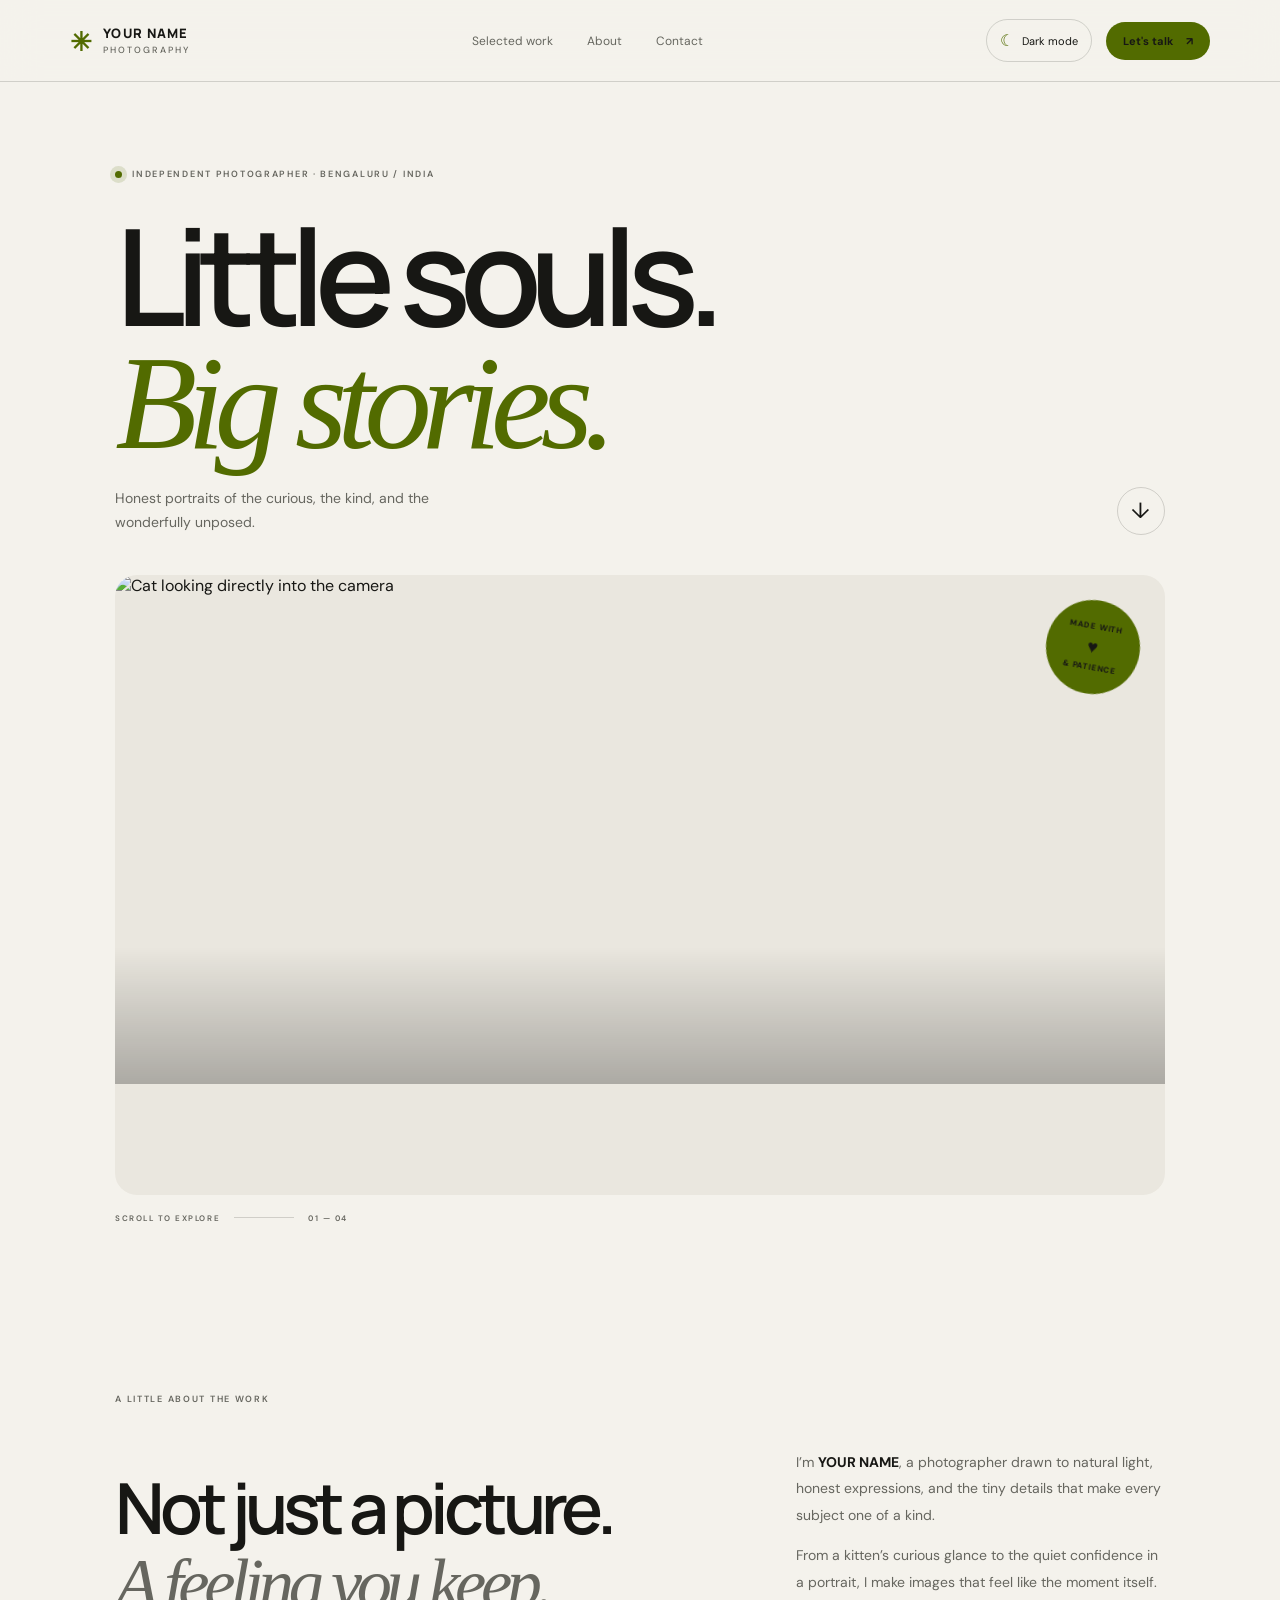
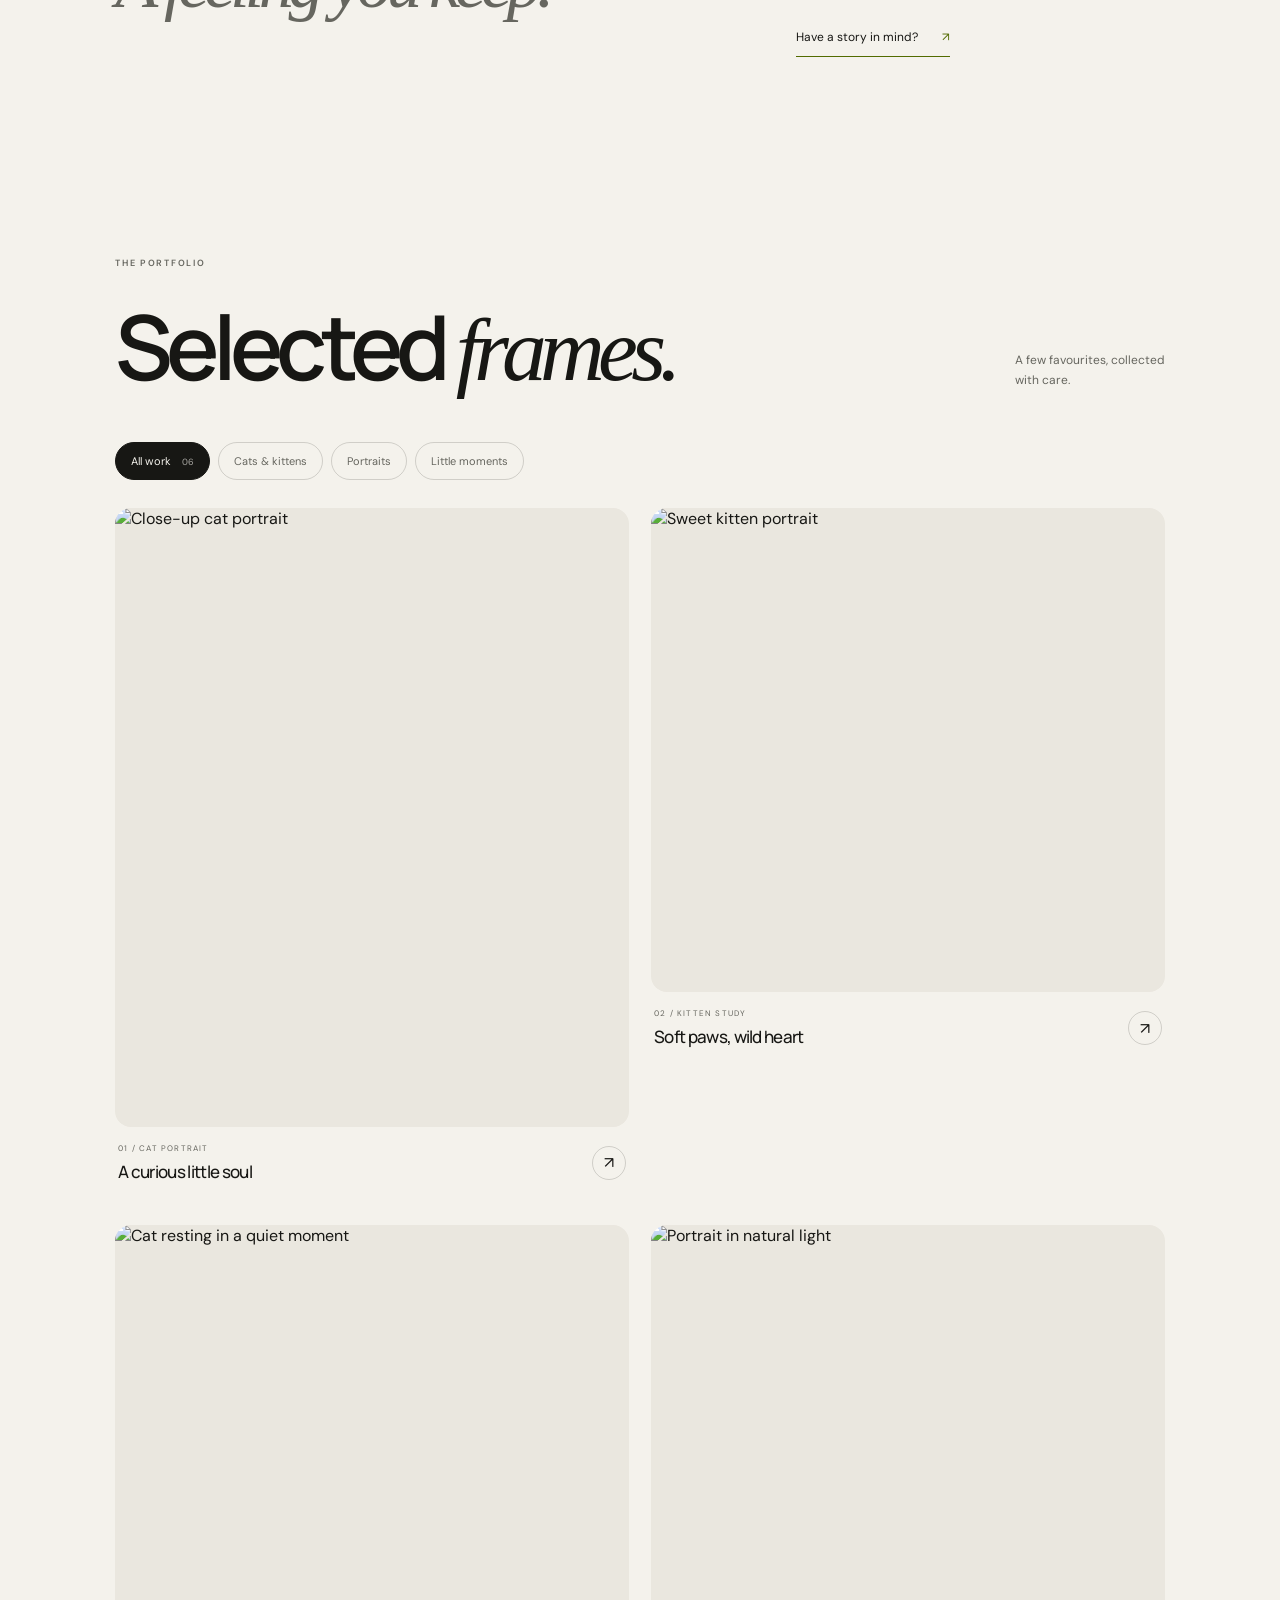
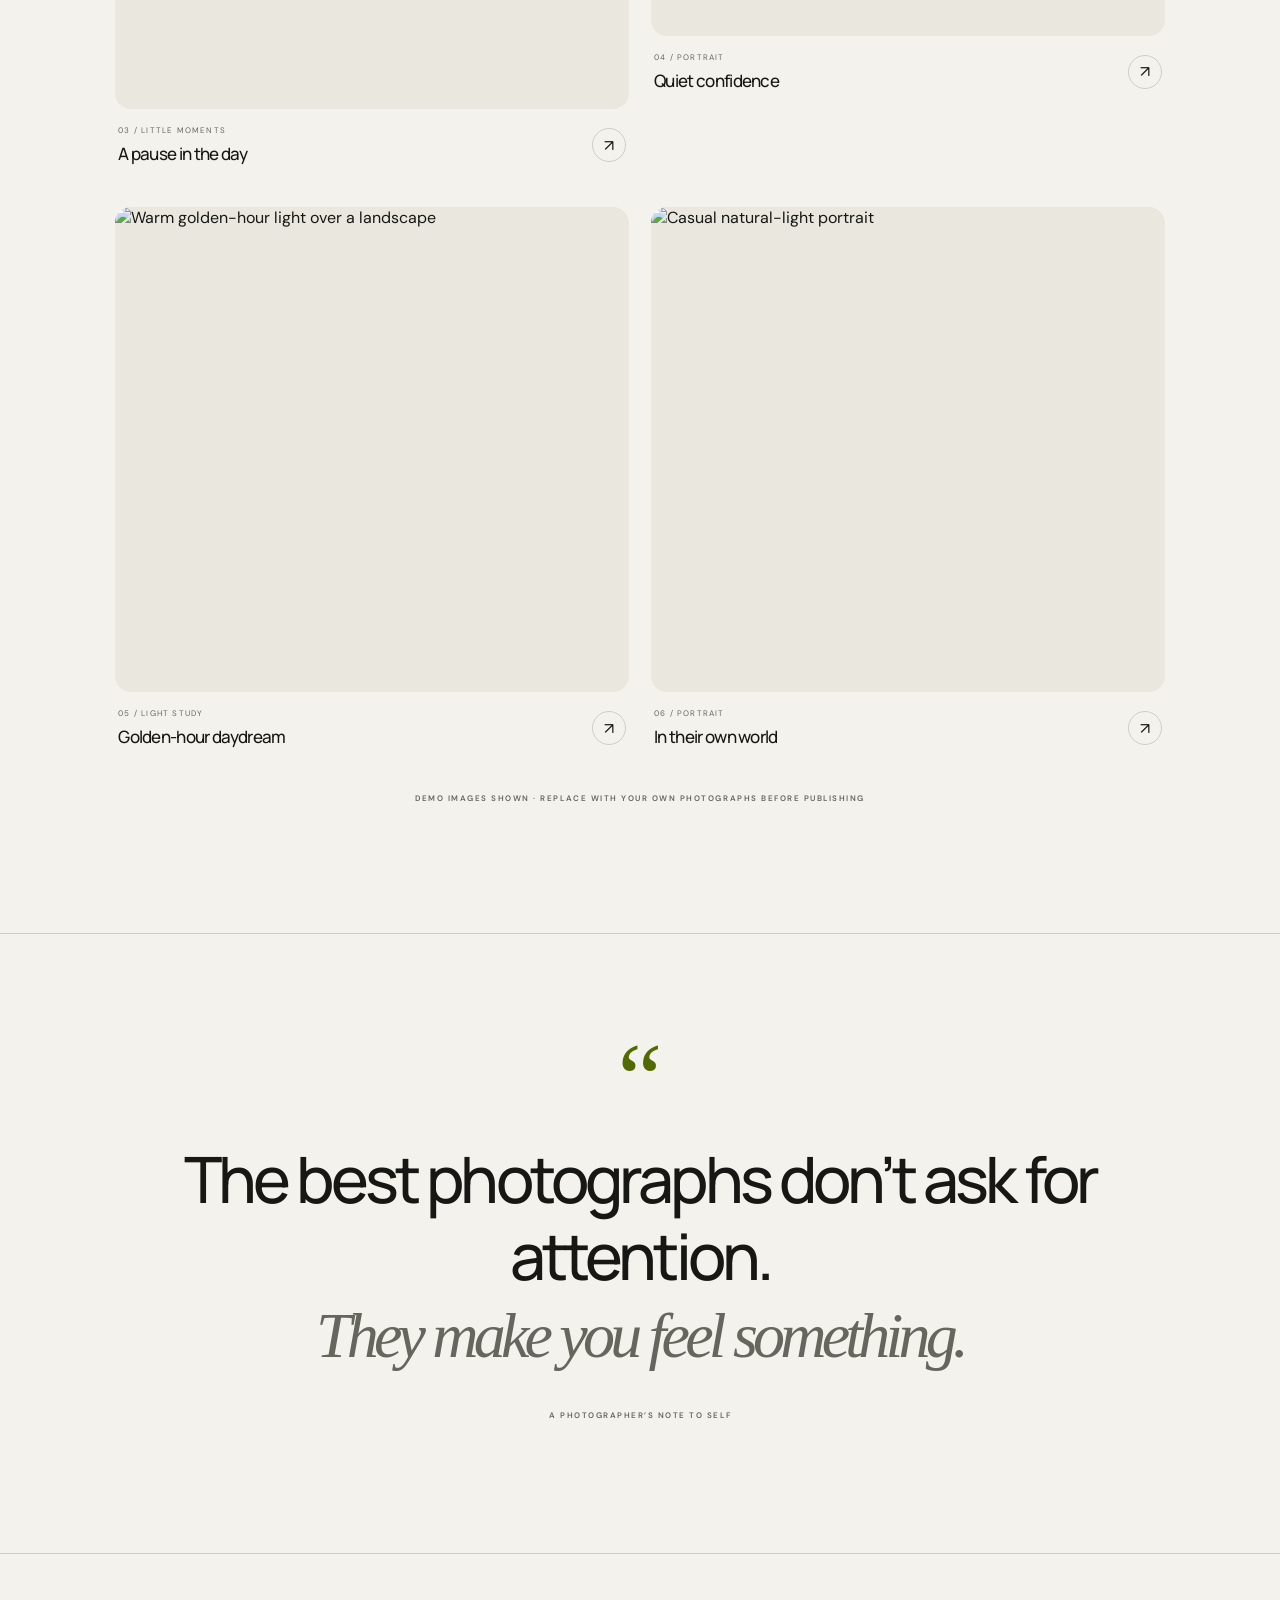
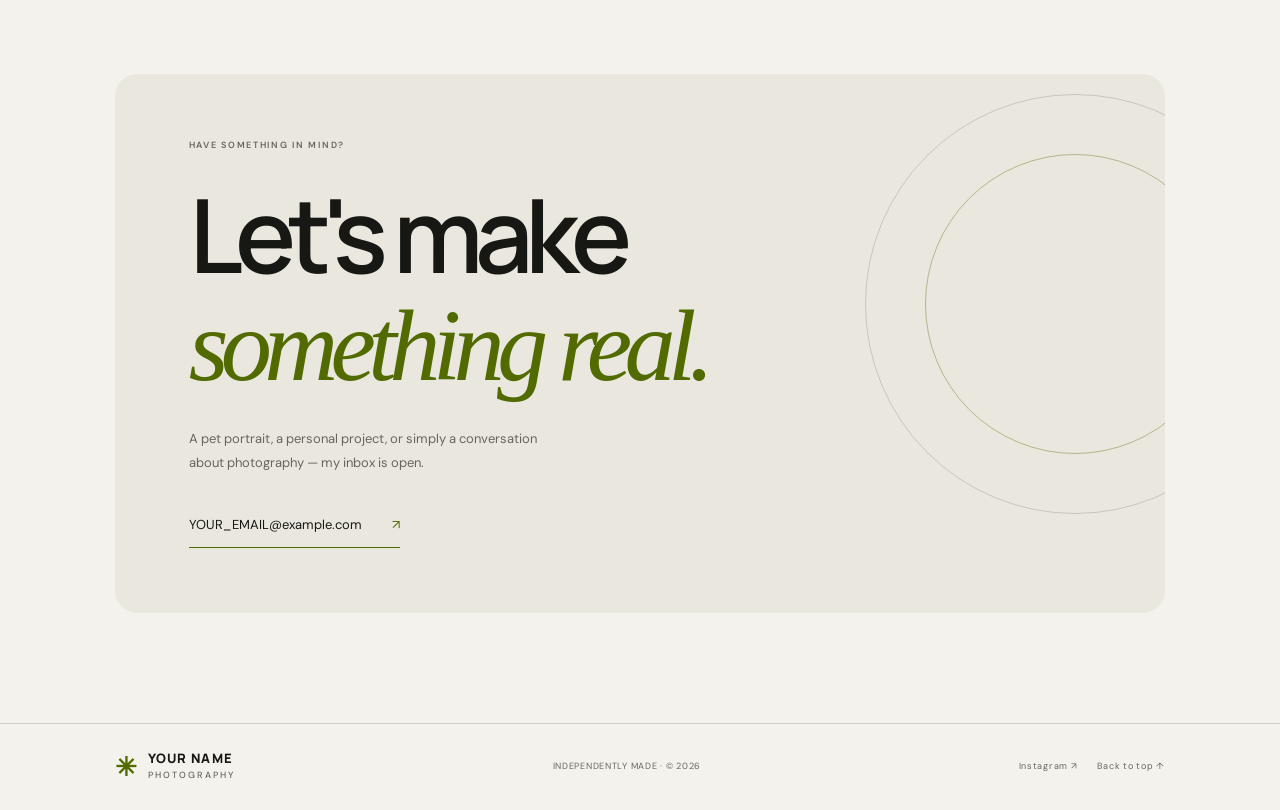
==== index.html @ 71ebc73f "vectoorboom" ====
<!doctype html>
<html lang="en" data-theme="dark">
<head>
  <meta charset="utf-8">
  <meta name="viewport" content="width=device-width, initial-scale=1">
  <meta name="theme-color" content="#101010">
  <meta name="description" content="A visual portfolio of intimate animal portraits, people, and moments by YOUR NAME.">
  <meta property="og:title" content="YOUR NAME — Photography">
  <meta property="og:description" content="Small moments. Lasting impressions.">
  <meta property="og:type" content="website">
  <title>YOUR NAME — Photography</title>
  <link rel="preconnect" href="https://images.unsplash.com">
  <link rel="preconnect" href="https://fonts.googleapis.com">
  <link rel="preconnect" href="https://fonts.gstatic.com" crossorigin>
  <link href="https://fonts.googleapis.com/css2?family=DM+Sans:wght@400;500;600;700&family=Manrope:wght@400;500;600;700;800&display=swap" rel="stylesheet">
  <link rel="stylesheet" href="styles.css">
  <script>document.documentElement.dataset.theme = localStorage.getItem('portfolio-theme') || (matchMedia('(prefers-color-scheme: light)').matches ? 'light' : 'dark');</script>
</head>
<body>
  <div class="scroll-progress" aria-hidden="true"><span id="progress"></span></div>
  <header class="site-header" id="top">
    <a class="wordmark" href="#top" aria-label="Back to top"><span class="mark">✳</span><span>YOUR NAME<span class="wordmark-sub">PHOTOGRAPHY</span></span></a>
    <nav class="desktop-nav" aria-label="Main navigation">
      <a href="#work">Selected work</a><a href="#about">About</a><a href="#contact">Contact</a>
    </nav>
    <div class="header-actions">
      <button class="theme-toggle" id="themeToggle" aria-label="Switch colour theme" title="Switch light/dark theme"><span class="theme-icon">☼</span><span class="theme-label">Light mode</span></button>
      <a class="contact-pill" href="#contact">Let's talk <span>↗</span></a>
      <button class="menu-toggle" id="menuToggle" aria-label="Open menu" aria-expanded="false"><span></span><span></span></button>
    </div>
  </header>

  <main>
    <section class="hero section-shell">
      <div class="hero-kicker reveal"><span class="status-dot"></span> INDEPENDENT PHOTOGRAPHER · BENGALURU / INDIA</div>
      <h1 class="hero-title reveal">Little souls.<br><span class="serif-italic">Big stories.</span></h1>
      <div class="hero-bottom reveal">
        <p>Honest portraits of the curious, the kind, and the wonderfully unposed.</p>
        <a class="round-link" href="#work" aria-label="Explore selected work"><span>↓</span></a>
      </div>
      <div class="hero-image-wrap reveal">
        <img class="hero-image" src="https://images.unsplash.com/photo-1514888286974-6c03e2ca1dba?auto=format&fit=crop&w=2200&q=88" alt="Cat looking directly into the camera" fetchpriority="high">
        <div class="hero-image-shade"></div>
        <div class="image-caption"><span>01 / 03</span><span>Curiosity, captured.</span></div>
        <div class="hero-sticker">MADE WITH<br><span>♥</span> & PATIENCE</div>
      </div>
      <div class="hero-note"><span>SCROLL TO EXPLORE</span><span class="note-line"></span><span>01 — 04</span></div>
    </section>

    <section class="intro section-shell reveal" id="about">
      <p class="eyebrow">A LITTLE ABOUT THE WORK</p>
      <div class="intro-grid">
        <h2>Not just a picture.<br><span class="serif-italic muted-text">A feeling you keep.</span></h2>
        <div class="intro-copy"><p>I’m <strong>YOUR NAME</strong>, a photographer drawn to natural light, honest expressions, and the tiny details that make every subject one of a kind.</p><p>From a kitten’s curious glance to the quiet confidence in a portrait, I make images that feel like the moment itself.</p><a class="text-link" href="#contact">Have a story in mind? <span>↗</span></a></div>
      </div>
    </section>

    <section class="work section-shell" id="work">
      <div class="section-heading reveal"><div><p class="eyebrow">THE PORTFOLIO</p><h2>Selected <span class="serif-italic">frames.</span></h2></div><p class="section-aside">A few favourites, collected<br>with care.</p></div>
      <div class="filters reveal" role="group" aria-label="Filter photographs">
        <button class="filter-chip active" data-filter="all">All work <span>06</span></button>
        <button class="filter-chip" data-filter="cats">Cats & kittens</button>
        <button class="filter-chip" data-filter="portraits">Portraits</button>
        <button class="filter-chip" data-filter="moments">Little moments</button>
      </div>
      <div class="gallery" id="gallery">
        <button class="gallery-card card-tall reveal" data-category="cats" data-title="A curious little soul" data-description="CAT PORTRAIT · NATURAL LIGHT" data-image="https://images.unsplash.com/photo-1514888286974-6c03e2ca1dba?auto=format&fit=crop&w=1800&q=88">
          <span class="card-image"><img src="https://images.unsplash.com/photo-1514888286974-6c03e2ca1dba?auto=format&fit=crop&w=1100&q=85" alt="Close-up cat portrait" loading="lazy"></span><span class="card-meta"><span><small>01 / CAT PORTRAIT</small><strong>A curious little soul</strong></span><span class="card-arrow">↗</span></span>
        </button>
        <button class="gallery-card reveal" data-category="cats" data-title="Soft paws, wild heart" data-description="KITTEN STUDY · AVAILABLE LIGHT" data-image="https://images.unsplash.com/photo-1573865526739-10659fec78a5?auto=format&fit=crop&w=1800&q=88">
          <span class="card-image"><img src="https://images.unsplash.com/photo-1573865526739-10659fec78a5?auto=format&fit=crop&w=1000&q=85" alt="Sweet kitten portrait" loading="lazy"></span><span class="card-meta"><span><small>02 / KITTEN STUDY</small><strong>Soft paws, wild heart</strong></span><span class="card-arrow">↗</span></span>
        </button>
        <button class="gallery-card reveal" data-category="moments" data-title="A pause in the day" data-description="LIFE IN BETWEEN · CANDID" data-image="https://images.unsplash.com/photo-1518791841217-8f162f1e1131?auto=format&fit=crop&w=1800&q=88">
          <span class="card-image"><img src="https://images.unsplash.com/photo-1518791841217-8f162f1e1131?auto=format&fit=crop&w=1000&q=85" alt="Cat resting in a quiet moment" loading="lazy"></span><span class="card-meta"><span><small>03 / LITTLE MOMENTS</small><strong>A pause in the day</strong></span><span class="card-arrow">↗</span></span>
        </button>
        <button class="gallery-card card-wide reveal" data-category="portraits" data-title="Quiet confidence" data-description="PORTRAIT STUDY · SOFT LIGHT" data-image="https://images.unsplash.com/photo-1534528741775-53994a69daeb?auto=format&fit=crop&w=1800&q=88">
          <span class="card-image"><img src="https://images.unsplash.com/photo-1534528741775-53994a69daeb?auto=format&fit=crop&w=1400&q=85" alt="Portrait in natural light" loading="lazy"></span><span class="card-meta"><span><small>04 / PORTRAIT</small><strong>Quiet confidence</strong></span><span class="card-arrow">↗</span></span>
        </button>
        <button class="gallery-card reveal" data-category="moments" data-title="Golden-hour daydream" data-description="DETAILS & LIGHT · EDITORIAL" data-image="https://images.unsplash.com/photo-1470252649378-9c29740c9fa8?auto=format&fit=crop&w=1800&q=88">
          <span class="card-image"><img src="https://images.unsplash.com/photo-1470252649378-9c29740c9fa8?auto=format&fit=crop&w=1000&q=85" alt="Warm golden-hour light over a landscape" loading="lazy"></span><span class="card-meta"><span><small>05 / LIGHT STUDY</small><strong>Golden-hour daydream</strong></span><span class="card-arrow">↗</span></span>
        </button>
        <button class="gallery-card reveal" data-category="portraits" data-title="In their own world" data-description="PORTRAIT · UNPOSED" data-image="https://images.unsplash.com/photo-1506794778202-cad84cf45f1d?auto=format&fit=crop&w=1800&q=88">
          <span class="card-image"><img src="https://images.unsplash.com/photo-1506794778202-cad84cf45f1d?auto=format&fit=crop&w=1000&q=85" alt="Casual natural-light portrait" loading="lazy"></span><span class="card-meta"><span><small>06 / PORTRAIT</small><strong>In their own world</strong></span><span class="card-arrow">↗</span></span>
        </button>
      </div>
      <p class="gallery-footnote">DEMO IMAGES SHOWN · REPLACE WITH YOUR OWN PHOTOGRAPHS BEFORE PUBLISHING</p>
    </section>

    <section class="manifesto section-shell reveal">
      <span class="manifesto-mark">“</span><p>The best photographs don’t ask for attention.<br><span class="serif-italic">They make you feel something.</span></p><span class="manifesto-caption">A PHOTOGRAPHER’S NOTE TO SELF</span>
    </section>

    <section class="contact-section section-shell" id="contact">
      <div class="contact-panel reveal"><p class="eyebrow">HAVE SOMETHING IN MIND?</p><h2>Let's make<br><span class="serif-italic">something real.</span></h2><p class="contact-copy">A pet portrait, a personal project, or simply a conversation about photography — my inbox is open.</p><a class="contact-cta" href="mailto:YOUR_EMAIL@example.com">YOUR_EMAIL@example.com <span>↗</span></a><div class="contact-orbit orbit-one"></div><div class="contact-orbit orbit-two"></div></div>
    </section>
  </main>

  <footer class="site-footer section-shell"><a class="wordmark footer-mark" href="#top"><span class="mark">✳</span><span>YOUR NAME<span class="wordmark-sub">PHOTOGRAPHY</span></span></a><span>INDEPENDENTLY MADE · © <span id="year"></span></span><div class="footer-links"><a href="https://instagram.com/YOUR_INSTAGRAM" target="_blank" rel="noreferrer">Instagram ↗</a><a href="#top">Back to top ↑</a></div></footer>

  <div class="lightbox" id="lightbox" role="dialog" aria-modal="true" aria-label="Photograph preview" aria-hidden="true">
    <button class="lightbox-close" id="lightboxClose" aria-label="Close preview">×</button><button class="lightbox-prev" id="lightboxPrev" aria-label="Previous photograph">←</button><figure><img id="lightboxImage" alt=""><figcaption><span id="lightboxTitle"></span><small id="lightboxDescription"></small></figcaption></figure><button class="lightbox-next" id="lightboxNext" aria-label="Next photograph">→</button>
  </div>
  <script src="script.js"></script>
</body>
</html>
---- styles.css ----
/* YOUR NAME Photography — responsive, theme-aware portfolio */
:root{color-scheme:dark;--bg:#101010;--surface:#191919;--surface-2:#222;--text:#f3f0e9;--muted:#a8a69f;--line:rgba(255,255,255,.14);--accent:#d8ff64;--header:rgba(16,16,16,.76);--shadow:0 24px 90px rgba(0,0,0,.28);--radius:22px}
html[data-theme="light"]{color-scheme:light;--bg:#f4f2ec;--surface:#eae7df;--surface-2:#dedbd2;--text:#171714;--muted:#66665f;--line:rgba(20,20,16,.16);--accent:#526b00;--header:rgba(244,242,236,.78);--shadow:0 24px 90px rgba(0,0,0,.10)}
*{box-sizing:border-box}html{scroll-behavior:smooth;scroll-padding-top:90px}body{margin:0;background:var(--bg);color:var(--text);font-family:"DM Sans",sans-serif;transition:background .35s,color .35s}a{color:inherit;text-decoration:none}button{font:inherit;color:inherit}::selection{background:var(--accent);color:#171714}.scroll-progress{position:fixed;z-index:1000;inset:0 0 auto;height:3px;pointer-events:none}.scroll-progress span{display:block;height:100%;width:0;background:var(--accent)}
.site-header{height:82px;padding:0 5.5vw;display:flex;align-items:center;justify-content:space-between;position:sticky;top:0;z-index:50;background:var(--header);backdrop-filter:blur(18px);border-bottom:1px solid var(--line)}.wordmark{display:flex;align-items:center;gap:10px;font:800 13px/1 "Manrope",sans-serif;letter-spacing:.08em}.mark{font-size:26px;color:var(--accent)}.wordmark-sub{display:block;margin-top:6px;color:var(--muted);font:500 9px/1 "DM Sans",sans-serif;letter-spacing:.22em}.desktop-nav{display:flex;gap:34px;color:var(--muted);font-size:12px}.desktop-nav a,.footer-links a{transition:color .2s}.desktop-nav a:hover,.footer-links a:hover{color:var(--accent)}.header-actions{display:flex;align-items:center;gap:14px}.theme-toggle{border:1px solid var(--line);border-radius:30px;background:transparent;padding:10px 13px;display:flex;gap:8px;align-items:center;font-size:11px;cursor:pointer}.theme-icon{font-size:16px;color:var(--accent)}.contact-pill{border-radius:30px;background:var(--accent);color:#171714;padding:12px 17px;font-size:11px;font-weight:700}.contact-pill span{margin-left:10px}.menu-toggle{display:none}
.section-shell{padding-left:9vw;padding-right:9vw}.hero{padding-top:86px}.hero-kicker,.eyebrow,.gallery-footnote,.hero-note,.image-caption,.manifesto-caption{font-size:9px;letter-spacing:.19em;font-weight:600}.hero-kicker{display:flex;align-items:center;gap:10px;color:var(--muted)}.status-dot{width:7px;height:7px;border-radius:50%;background:var(--accent);box-shadow:0 0 0 5px color-mix(in srgb,var(--accent) 15%,transparent)}.hero-title{font:600 clamp(68px,10.5vw,160px)/.91 "Manrope",sans-serif;letter-spacing:-.085em;margin:34px 0 22px;max-width:1050px}.serif-italic{font-family:Georgia,"Times New Roman",serif;font-weight:400;font-style:italic;letter-spacing:-.075em}.hero-title .serif-italic{color:var(--accent)}.hero-bottom{display:flex;align-items:end;justify-content:space-between;margin:0 0 40px;gap:30px}.hero-bottom p{max-width:340px;color:var(--muted);font-size:14px;line-height:1.7;margin:0}.round-link{width:48px;height:48px;border:1px solid var(--line);border-radius:50%;display:grid;place-items:center;font-size:22px;transition:background .2s,color .2s,transform .2s}.round-link:hover{background:var(--accent);color:#171714;transform:translateY(4px)}.hero-image-wrap{height:min(65vw,620px);min-height:330px;position:relative;overflow:hidden;border-radius:var(--radius);background:var(--surface)}.hero-image{width:100%;height:100%;object-fit:cover;object-position:center 42%;animation:hero-arrive 1.1s cubic-bezier(.2,.7,.2,1) both}.hero-image-shade{position:absolute;inset:0;background:linear-gradient(0deg,rgba(0,0,0,.48),transparent 40%);pointer-events:none}.image-caption{position:absolute;bottom:24px;left:26px;right:26px;display:flex;justify-content:space-between;color:white}.hero-sticker{position:absolute;right:25px;top:25px;width:94px;height:94px;border-radius:50%;display:grid;align-content:center;text-align:center;background:var(--accent);color:#171714;font-size:8px;font-weight:800;letter-spacing:.1em;line-height:1.6;transform:rotate(10deg)}.hero-sticker span{font-size:18px}.hero-note{display:flex;align-items:center;gap:14px;color:var(--muted);margin-top:18px;font-size:8px}.note-line{height:1px;width:60px;background:var(--line)}
.intro{padding-top:170px;padding-bottom:140px}.eyebrow{color:var(--muted);margin:0 0 30px}.intro-grid{display:grid;grid-template-columns:1.1fr .7fr;gap:8vw;align-items:center}.intro h2,.section-heading h2,.contact-panel h2{font:600 clamp(38px,5.5vw,76px)/1.04 "Manrope",sans-serif;letter-spacing:-.075em;margin:0}.muted-text{color:var(--muted)}.intro-copy{font-size:14px;line-height:1.9;color:var(--muted);max-width:430px}.intro-copy strong{color:var(--text)}.text-link{display:inline-flex;gap:24px;align-items:center;margin-top:16px;padding-bottom:8px;border-bottom:1px solid var(--accent);color:var(--text);font-size:12px}.text-link span{color:var(--accent)}
.work{padding-top:60px;padding-bottom:130px}.section-heading{display:flex;justify-content:space-between;align-items:end;margin-bottom:45px}.section-heading h2{font-size:clamp(48px,7vw,94px)}.section-aside{color:var(--muted);font-size:12px;line-height:1.7;margin:0 0 6px}.filters{display:flex;gap:8px;flex-wrap:wrap;margin-bottom:28px}.filter-chip{border:1px solid var(--line);border-radius:30px;background:transparent;padding:11px 15px;font-size:11px;color:var(--muted);cursor:pointer;transition:all .25s}.filter-chip span{font-size:9px;margin-left:8px;opacity:.65}.filter-chip:hover,.filter-chip.active{background:var(--text);color:var(--bg);border-color:var(--text)}.gallery{display:grid;grid-template-columns:repeat(2,minmax(0,1fr));gap:42px 22px;align-items:start}.gallery-card{display:block;text-align:left;border:0;background:transparent;padding:0;cursor:pointer;min-width:0}.gallery-card[hidden]{display:none}.card-image{display:block;overflow:hidden;border-radius:16px;background:var(--surface);aspect-ratio:1.06;position:relative}.card-tall .card-image{aspect-ratio:.83}.card-wide .card-image{aspect-ratio:1.25}.card-image img{width:100%;height:100%;display:block;object-fit:cover;transition:transform .8s cubic-bezier(.2,.7,.2,1),filter .5s}.gallery-card:hover .card-image img{transform:scale(1.045);filter:saturate(1.08)}.card-meta{display:flex;align-items:center;justify-content:space-between;padding:16px 3px 0;gap:10px}.card-meta small{display:block;font-size:8px;letter-spacing:.15em;color:var(--muted);margin-bottom:7px}.card-meta strong{font:500 17px "Manrope",sans-serif;letter-spacing:-.04em}.card-arrow{width:34px;height:34px;border:1px solid var(--line);border-radius:50%;display:grid;place-items:center;transition:all .2s}.gallery-card:hover .card-arrow{background:var(--accent);border-color:var(--accent);color:#171714;transform:rotate(45deg)}.gallery-footnote{text-align:center;color:var(--muted);font-size:8px;margin:45px 0 0}
.manifesto{padding-top:110px;padding-bottom:130px;text-align:center;border-top:1px solid var(--line);border-bottom:1px solid var(--line)}.manifesto-mark{font:100px/.7 Georgia,serif;color:var(--accent)}.manifesto p{font:500 clamp(30px,5vw,64px)/1.2 "Manrope",sans-serif;letter-spacing:-.06em;margin:24px 0 28px}.manifesto p .serif-italic{color:var(--muted)}.manifesto-caption{color:var(--muted);font-size:8px}
.contact-section{padding-top:120px;padding-bottom:110px}.contact-panel{min-height:430px;background:var(--surface);border-radius:var(--radius);padding:65px 7%;position:relative;overflow:hidden}.contact-panel>*:not(.contact-orbit){position:relative;z-index:2}.contact-panel h2{font-size:clamp(55px,8vw,105px)}.contact-panel h2 .serif-italic{color:var(--accent)}.contact-copy{color:var(--muted);font-size:13px;line-height:1.8;max-width:380px;margin:28px 0}.contact-cta{display:inline-flex;gap:30px;align-items:center;padding:14px 0;border-bottom:1px solid var(--accent);font-size:13px}.contact-cta span{color:var(--accent)}.contact-orbit{position:absolute;border:1px solid var(--line);border-radius:50%;pointer-events:none}.orbit-one{width:420px;height:420px;right:-120px;top:20px}.orbit-two{width:300px;height:300px;right:-60px;top:80px;border-color:color-mix(in srgb,var(--accent) 38%,transparent)}
.site-footer{padding-top:28px;padding-bottom:30px;display:flex;align-items:center;justify-content:space-between;gap:24px;border-top:1px solid var(--line);color:var(--muted);font-size:9px;letter-spacing:.08em}.footer-mark{color:var(--text)}.footer-links{display:flex;gap:20px}.reveal{opacity:0;transform:translateY(24px);transition:opacity .8s ease,transform .8s cubic-bezier(.2,.7,.2,1)}.reveal.is-visible{opacity:1;transform:translateY(0)}.gallery-card:nth-child(2),.gallery-card:nth-child(5){transition-delay:100ms}.gallery-card:nth-child(3),.gallery-card:nth-child(6){transition-delay:180ms}
.lightbox{position:fixed;z-index:200;inset:0;background:rgba(0,0,0,.94);display:flex;align-items:center;justify-content:center;padding:5vw;opacity:0;visibility:hidden;transition:opacity .25s,visibility .25s}.lightbox.open{opacity:1;visibility:visible}.lightbox figure{margin:0;max-width:min(100%,1100px);max-height:90vh;display:flex;flex-direction:column;align-items:center;gap:15px}.lightbox figure img{max-width:100%;max-height:76vh;object-fit:contain;border-radius:8px}.lightbox figcaption{width:100%;display:flex;justify-content:space-between;gap:20px;color:white;font:500 14px "Manrope",sans-serif}.lightbox figcaption small{font:9px "DM Sans",sans-serif;letter-spacing:.14em;color:#aaa}.lightbox button{position:absolute;background:transparent;border:1px solid rgba(255,255,255,.3);color:white;width:42px;height:42px;border-radius:50%;cursor:pointer;font-size:22px}.lightbox-close{right:25px;top:25px}.lightbox-prev{left:22px;top:50%}.lightbox-next{right:22px;top:50%}
@keyframes hero-arrive{from{transform:scale(1.045);opacity:.5}to{transform:scale(1);opacity:1}}
@media(min-width:1300px){.section-shell{padding-left:max(9vw,calc((100vw - 1180px)/2));padding-right:max(9vw,calc((100vw - 1180px)/2))}.site-header{padding-left:max(5.5vw,calc((100vw - 1400px)/2));padding-right:max(5.5vw,calc((100vw - 1400px)/2))}}
@media(max-width:760px){.site-header{height:70px;padding:0 5vw}.desktop-nav{display:none;position:absolute;top:69px;left:0;right:0;background:var(--bg);padding:25px 6vw;flex-direction:column;gap:24px;border-bottom:1px solid var(--line)}.desktop-nav.open{display:flex}.header-actions{gap:8px}.theme-label{display:none}.theme-toggle{padding:9px 11px}.contact-pill{padding:11px 13px}.menu-toggle{display:flex;width:34px;height:34px;flex-direction:column;gap:5px;justify-content:center;align-items:center;background:transparent;border:1px solid var(--line);border-radius:50%}.menu-toggle span{height:1px;width:12px;background:var(--text)}.section-shell{padding-left:6vw;padding-right:6vw}.hero{padding-top:65px}.hero-title{font-size:clamp(62px,14vw,100px);margin-top:28px}.hero-bottom{margin-bottom:28px}.hero-bottom p{font-size:12px;max-width:250px}.hero-image-wrap{height:110vw;min-height:350px;max-height:600px}.hero-sticker{width:76px;height:76px;right:14px;top:14px}.image-caption{left:16px;right:16px;bottom:18px;font-size:8px}.intro{padding-top:105px;padding-bottom:90px}.intro-grid{grid-template-columns:1fr;gap:28px}.intro h2{font-size:clamp(43px,10vw,68px)}.intro-copy{font-size:13px}.work{padding-top:30px;padding-bottom:90px}.section-heading{align-items:start;gap:20px}.section-heading h2{font-size:clamp(46px,11vw,72px)}.section-aside{font-size:10px}.gallery{gap:30px 12px}.card-image{border-radius:11px;aspect-ratio:.83}.card-tall .card-image{aspect-ratio:.72}.card-wide .card-image{aspect-ratio:.83}.card-meta{padding-top:11px}.card-meta strong{font-size:13px}.card-meta small{font-size:7px}.card-arrow{width:28px;height:28px;flex-shrink:0}.filter-chip{font-size:10px;padding:10px 12px}.manifesto{padding-top:85px;padding-bottom:90px}.manifesto p{font-size:clamp(29px,7vw,44px)}.contact-section{padding-top:75px;padding-bottom:70px}.contact-panel{padding:45px 7%;min-height:390px}.contact-panel h2{font-size:clamp(54px,12vw,82px)}.contact-copy{font-size:12px}.contact-cta{font-size:11px;gap:12px}.orbit-one{right:-260px}.orbit-two{right:-220px}.site-footer{flex-wrap:wrap;font-size:8px}.footer-links{width:100%;justify-content:space-between}.lightbox{padding:16px}.lightbox-prev{left:8px}.lightbox-next{right:8px}.lightbox figcaption{flex-direction:column;gap:7px;padding:0 10px}}
@media(prefers-reduced-motion:reduce){*,*::before,*::after{scroll-behavior:auto!important;animation-duration:.01ms!important;animation-iteration-count:1!important;transition-duration:.01ms!important}.reveal{opacity:1;transform:none}}
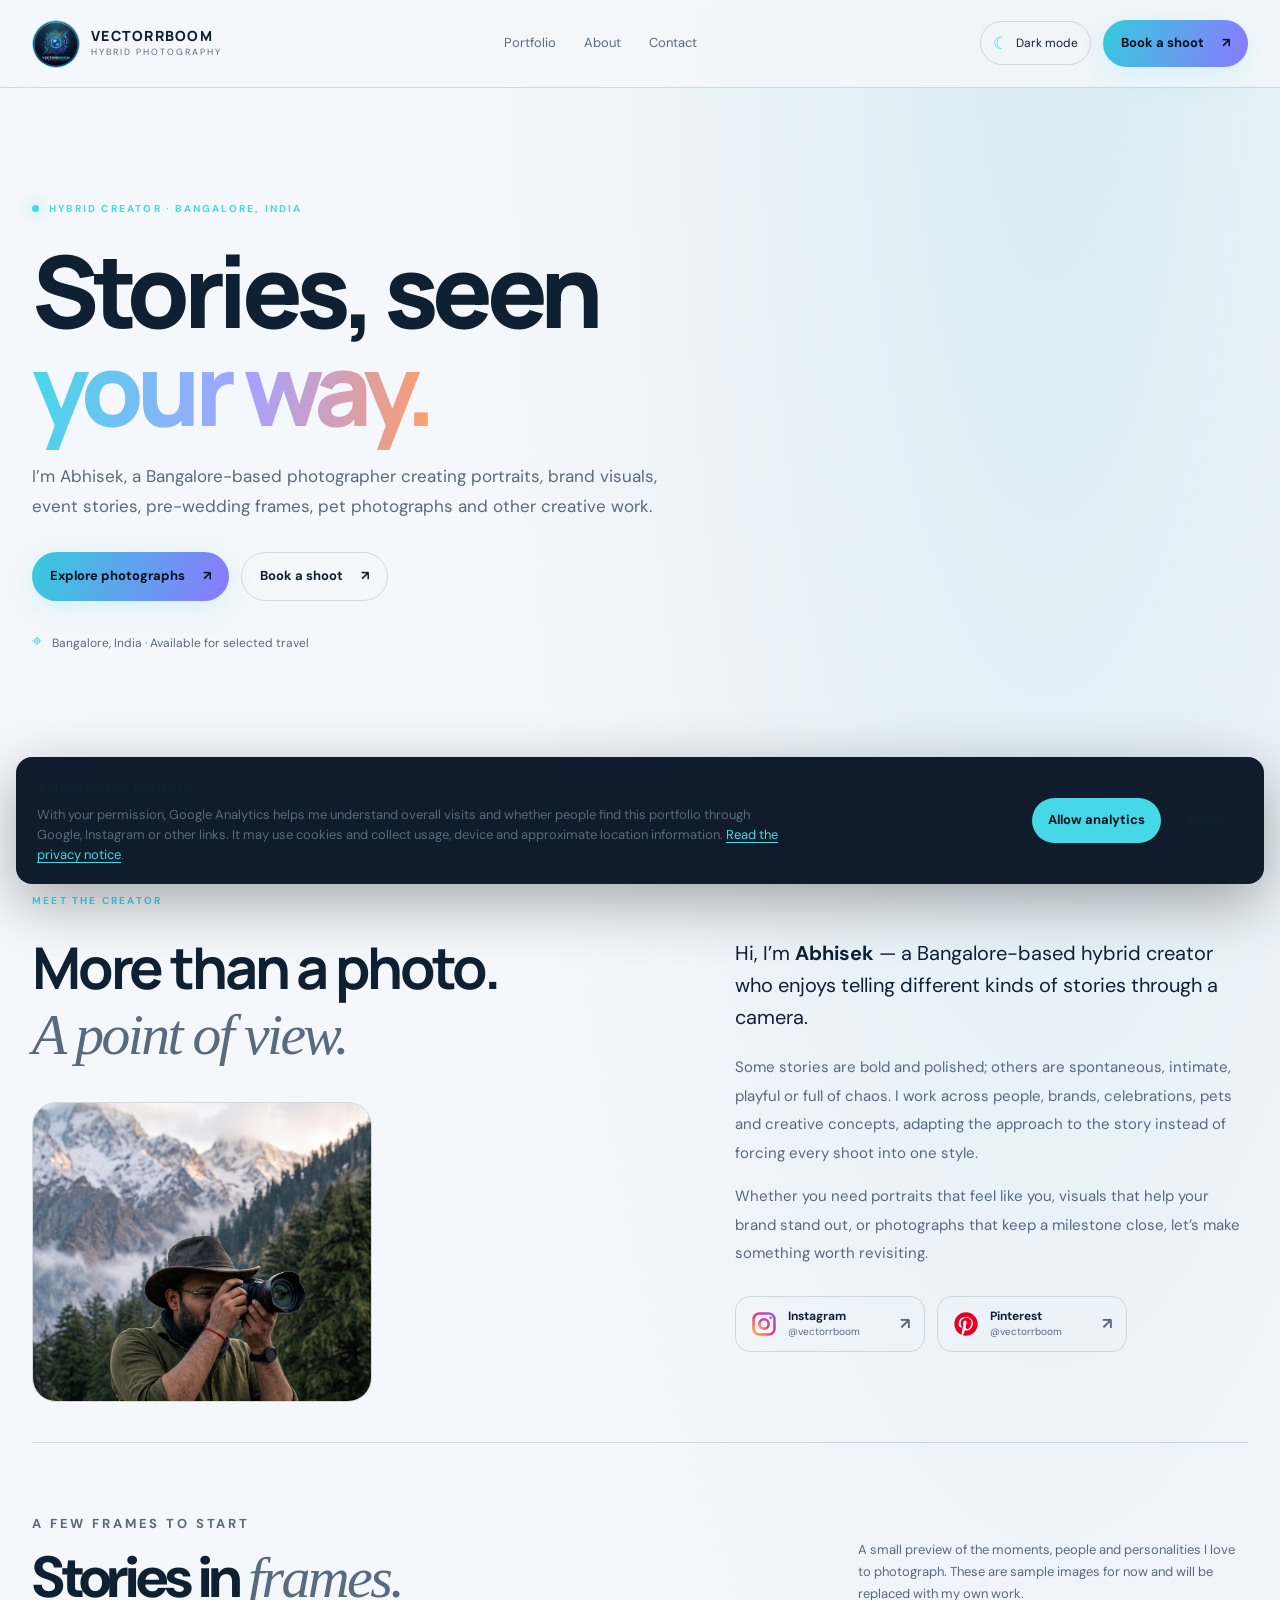
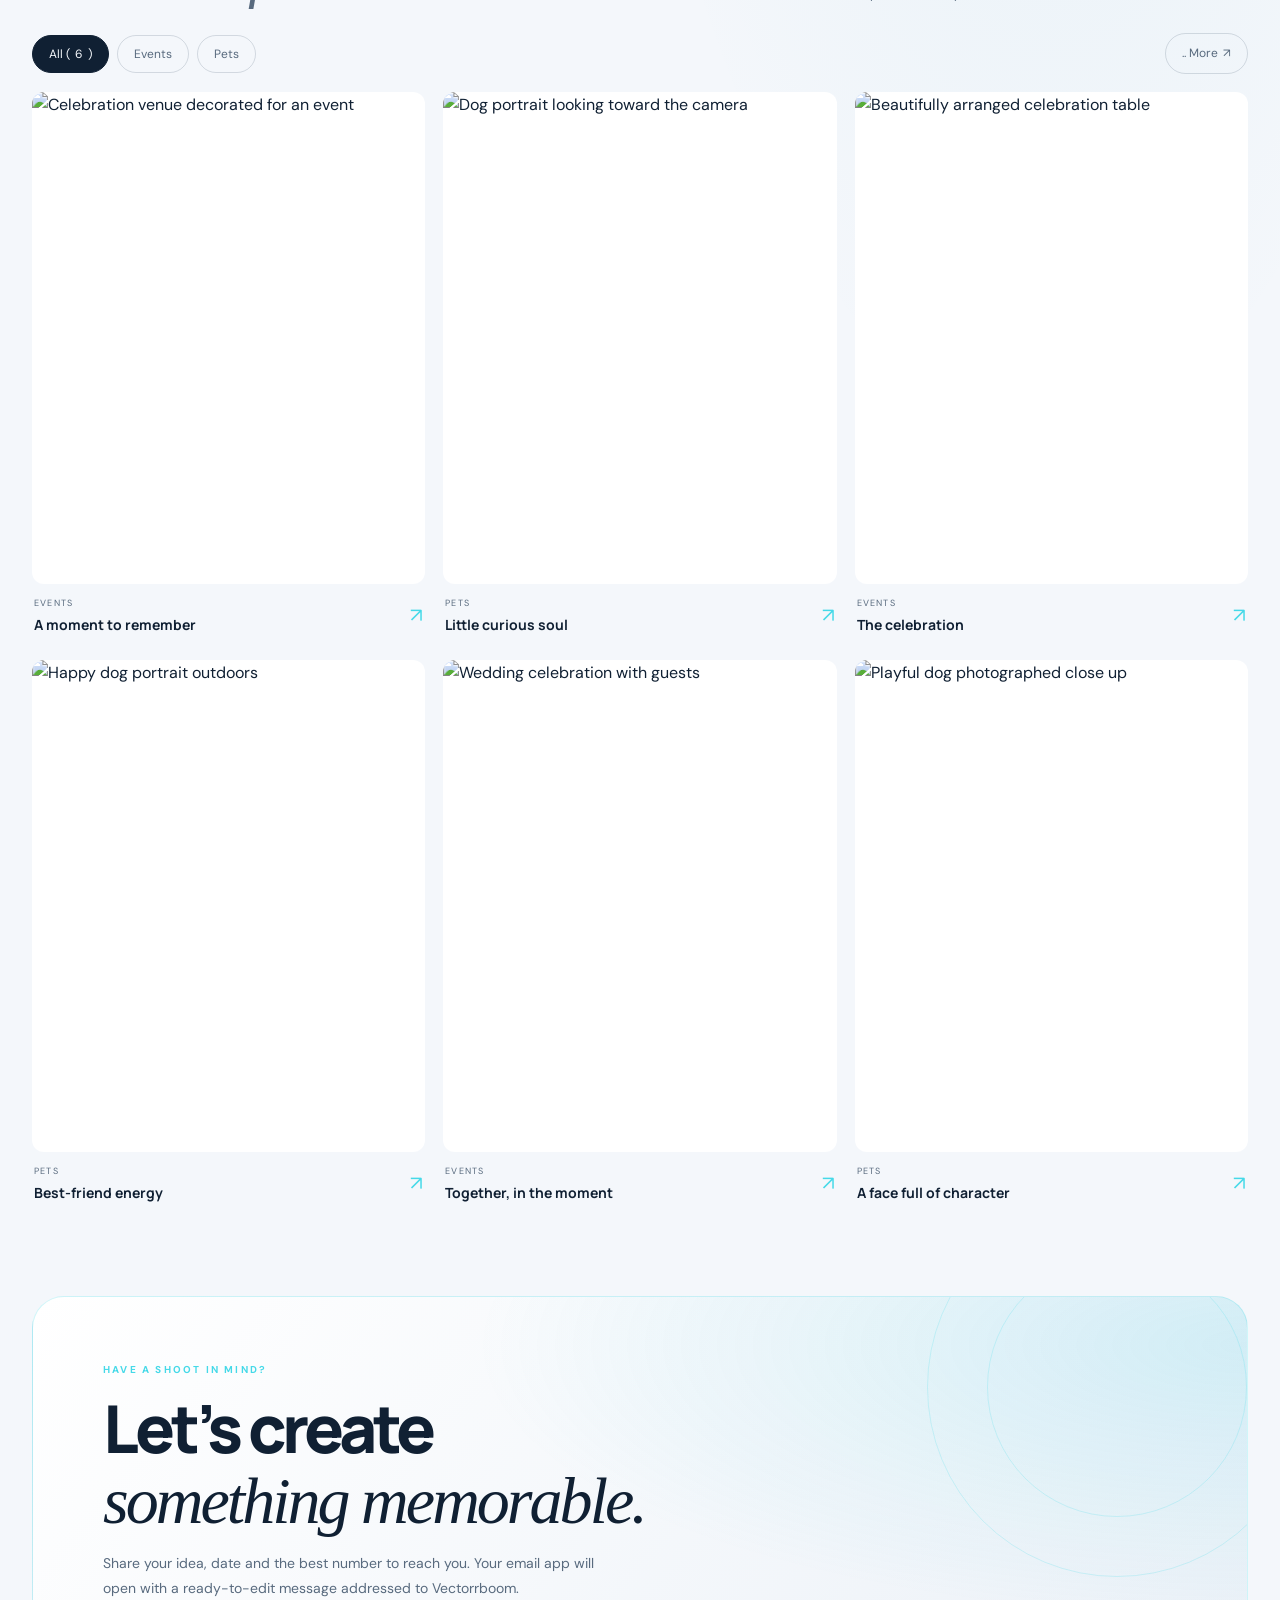
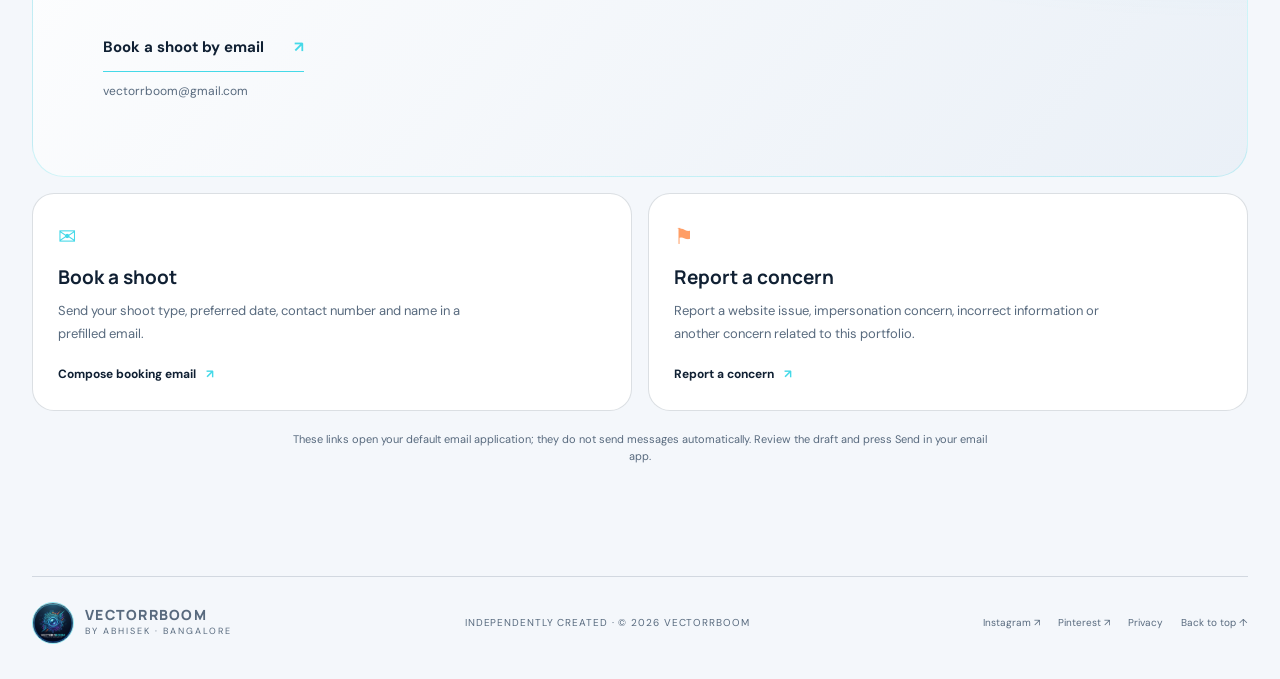
==== commit aecdac6d: "test" ====
--- a/index.html
+++ b/index.html
@@ -3,103 +3,184 @@
 <head>
   <meta charset="utf-8">
   <meta name="viewport" content="width=device-width, initial-scale=1">
-  <meta name="theme-color" content="#101010">
-  <meta name="description" content="A visual portfolio of intimate animal portraits, people, and moments by YOUR NAME.">
-  <meta property="og:title" content="YOUR NAME — Photography">
-  <meta property="og:description" content="Small moments. Lasting impressions.">
+  <meta name="theme-color" content="#07111f">
+  <meta name="description" content="Vectorrboom by Abhisek — Bangalore photographer and hybrid creator for portraits, brand photography, events, pre-wedding shoots, pet photography, birthdays, baby showers and creative visuals. Enquire about a shoot.">
+  <meta name="robots" content="index,follow,max-image-preview:large">
+  <meta name="author" content="Abhisek | Vectorrboom">
+  <meta name="keywords" content="Abhisek photography, Abhisek photographer, Bangalore photographer, Bengaluru photographer, photographer in Bangalore, portrait photographer Bangalore, brand photographer Bangalore, event photographer Bangalore, pre wedding photographer Bangalore, pet photographer Bangalore, birthday photographer Bangalore, baby shower photographer Bangalore, creative visuals, Vectorrboom">
+  <meta property="og:site_name" content="Vectorrboom">
+  <meta property="og:title" content="Vectorrboom by Abhisek | Photographer in Bangalore">
+  <meta property="og:description" content="Hybrid creator in Bangalore — portraits, brand stories, events, pre-wedding, pets and creative visuals.">
   <meta property="og:type" content="website">
-  <title>YOUR NAME — Photography</title>
-  <link rel="preconnect" href="https://images.unsplash.com">
+  <meta property="og:url" content="https://vectorrboom.github.io/vectorrboom.io/">
+  <meta property="og:image" content="https://vectorrboom.github.io/vectorrboom.io/assets/vectorrboom-logo.png">
+  <meta name="twitter:card" content="summary_large_image">
+  <meta name="twitter:title" content="Vectorrboom by Abhisek | Bangalore Photographer">
+  <meta name="twitter:description" content="Portraits, brands, events, pre-wedding, pets and creative visuals in Bangalore.">
+  <meta name="twitter:image" content="https://vectorrboom.github.io/vectorrboom.io/assets/vectorrboom-logo.png">
+  <link rel="canonical" href="https://vectorrboom.github.io/vectorrboom.io/">
+  <link rel="icon" type="image/png" href="assets/vectorrboom-logo.png">
   <link rel="preconnect" href="https://fonts.googleapis.com">
   <link rel="preconnect" href="https://fonts.gstatic.com" crossorigin>
   <link href="https://fonts.googleapis.com/css2?family=DM+Sans:wght@400;500;600;700&family=Manrope:wght@400;500;600;700;800&display=swap" rel="stylesheet">
   <link rel="stylesheet" href="styles.css">
-  <script>document.documentElement.dataset.theme = localStorage.getItem('portfolio-theme') || (matchMedia('(prefers-color-scheme: light)').matches ? 'light' : 'dark');</script>
+  <style>
+    .simple-hero { min-height: min(680px, 78svh); display:flex; align-items:center; padding-top: clamp(70px, 12vh, 130px); padding-bottom: clamp(70px, 12vh, 130px); }
+    .simple-hero .hero-title { max-width: 900px; font-size: clamp(48px, 8vw, 100px); line-height: .98; letter-spacing: -.065em; }
+    .simple-hero .hero-lede { max-width: 650px; }
+    .home-explore { padding: 70px 0 86px; border-top: 1px solid var(--line); }
+    .home-gallery-head { display:flex; justify-content:space-between; align-items:end; gap:24px; margin-bottom:24px; }
+    .home-gallery-head h2 { font-size:clamp(34px,5vw,58px); line-height:1.05; letter-spacing:-.055em; margin:12px 0 0; }
+    .home-gallery-head p { max-width:390px; color:var(--muted); font-size:13px; line-height:1.7; margin:0 0 4px; }
+    .home-gallery-controls { display:flex; align-items:center; flex-wrap:wrap; gap:8px; margin:0 0 18px; }
+    .home-gallery-controls .filter-chip { text-decoration:none; display:inline-flex; align-items:center; justify-content:center; gap:5px; }
+    .home-gallery-controls .home-more-link { margin-left:auto; }
+    .home-preview-grid { display:grid; grid-template-columns:repeat(3,minmax(0,1fr)); gap:18px; }
+    .home-preview-grid .gallery-card { display:block; text-decoration:none; min-width:0; }
+    .home-preview-grid .card-image { display:block; width:100%; height:auto; aspect-ratio:4/5; overflow:hidden; border-radius:12px; background:var(--panel); }
+    .home-preview-grid .card-image img { display:block; width:100%; height:100%; object-fit:cover; }
+    .home-preview-grid .card-meta { padding:12px 2px 8px; }
+    .home-preview-grid .card-meta strong { font-size:14px; }
+    .home-preview-grid .card-meta small { text-transform:uppercase; }
+    .home-preview-grid .gallery-card[hidden] { display:none; }
+    @media(max-width:700px){ .home-gallery-head { align-items:flex-start; flex-direction:column; gap:10px; } .home-explore { padding:54px 0 64px; } .home-preview-grid { grid-template-columns:repeat(2,minmax(0,1fr)); gap:10px; } .home-gallery-controls .home-more-link { margin-left:0; } .home-preview-grid .card-meta { gap:5px; } .home-preview-grid .card-meta strong { font-size:12px; } }
+    @media(max-width:700px){ .simple-hero{min-height:64svh;padding-top:70px;padding-bottom:70px} }
+  </style>
+
+  <script type="application/ld+json">
+  {
+    "@context": "https://schema.org",
+    "@type": "Photographer",
+    "@id": "https://vectorrboom.github.io/vectorrboom.io/#photographer",
+    "name": "Vectorrboom",
+    "alternateName": "Abhisek Photography",
+    "url": "https://vectorrboom.github.io/vectorrboom.io/",
+    "image": "https://vectorrboom.github.io/vectorrboom.io/assets/abhisek-photographer.png",
+    "logo": "https://vectorrboom.github.io/vectorrboom.io/assets/vectorrboom-logo.png",
+    "email": "vectorrboom@gmail.com",
+    "address": {
+      "@type": "PostalAddress",
+      "addressLocality": "Bengaluru",
+      "addressRegion": "Karnataka",
+      "addressCountry": "IN"
+    },
+    "areaServed": ["Bengaluru", "Bangalore", "Karnataka"],
+    "sameAs": [
+      "https://www.instagram.com/vectorrboom/",
+      "https://in.pinterest.com/vectorrboom/"
+    ],
+    "description": "Hybrid creator offering portrait, brand, event, pre-wedding, pet and creative photography in Bangalore."
+  }
+  </script>
+  <title>Vectorrboom by Abhisek | Photographer in Bangalore</title>
+  <script>
+    try {
+      document.documentElement.dataset.theme =
+        localStorage.getItem('portfolio-theme') ||
+        (matchMedia('(prefers-color-scheme: light)').matches ? 'light' : 'dark');
+    } catch (_) {}
+  </script>
 </head>
 <body>
+  <a class="skip-link" href="#main">Skip to content</a>
   <div class="scroll-progress" aria-hidden="true"><span id="progress"></span></div>
+
   <header class="site-header" id="top">
-    <a class="wordmark" href="#top" aria-label="Back to top"><span class="mark">✳</span><span>YOUR NAME<span class="wordmark-sub">PHOTOGRAPHY</span></span></a>
+    <a class="brand" href="#top" aria-label="Vectorrboom home">
+      <img src="assets/vectorrboom-logo.png" alt="" width="52" height="52">
+      <span class="brand-copy"><strong>VECTORRBOOM</strong><small>HYBRID PHOTOGRAPHY</small></span>
+    </a>
     <nav class="desktop-nav" aria-label="Main navigation">
-      <a href="#work">Selected work</a><a href="#about">About</a><a href="#contact">Contact</a>
+      <a href="portfolio.html">Portfolio</a><a href="#about">About</a><a href="#contact">Contact</a>
     </nav>
     <div class="header-actions">
-      <button class="theme-toggle" id="themeToggle" aria-label="Switch colour theme" title="Switch light/dark theme"><span class="theme-icon">☼</span><span class="theme-label">Light mode</span></button>
-      <a class="contact-pill" href="#contact">Let's talk <span>↗</span></a>
-      <button class="menu-toggle" id="menuToggle" aria-label="Open menu" aria-expanded="false"><span></span><span></span></button>
+      <button class="theme-toggle" id="themeToggle" type="button" aria-label="Switch colour theme"><span class="theme-icon" aria-hidden="true">☼</span><span class="theme-label">Light mode</span></button>
+      <a class="contact-pill" href="#contact">Book a shoot <span aria-hidden="true">↗</span></a>
+      <button class="menu-toggle" id="menuToggle" type="button" aria-label="Open menu" aria-expanded="false"><span></span><span></span></button>
     </div>
   </header>
 
-  <main>
-    <section class="hero section-shell">
-      <div class="hero-kicker reveal"><span class="status-dot"></span> INDEPENDENT PHOTOGRAPHER · BENGALURU / INDIA</div>
-      <h1 class="hero-title reveal">Little souls.<br><span class="serif-italic">Big stories.</span></h1>
-      <div class="hero-bottom reveal">
-        <p>Honest portraits of the curious, the kind, and the wonderfully unposed.</p>
-        <a class="round-link" href="#work" aria-label="Explore selected work"><span>↓</span></a>
-      </div>
-      <div class="hero-image-wrap reveal">
-        <img class="hero-image" src="https://images.unsplash.com/photo-1514888286974-6c03e2ca1dba?auto=format&fit=crop&w=2200&q=88" alt="Cat looking directly into the camera" fetchpriority="high">
-        <div class="hero-image-shade"></div>
-        <div class="image-caption"><span>01 / 03</span><span>Curiosity, captured.</span></div>
-        <div class="hero-sticker">MADE WITH<br><span>♥</span> & PATIENCE</div>
-      </div>
-      <div class="hero-note"><span>SCROLL TO EXPLORE</span><span class="note-line"></span><span>01 — 04</span></div>
-    </section>
-
-    <section class="intro section-shell reveal" id="about">
-      <p class="eyebrow">A LITTLE ABOUT THE WORK</p>
-      <div class="intro-grid">
-        <h2>Not just a picture.<br><span class="serif-italic muted-text">A feeling you keep.</span></h2>
-        <div class="intro-copy"><p>I’m <strong>YOUR NAME</strong>, a photographer drawn to natural light, honest expressions, and the tiny details that make every subject one of a kind.</p><p>From a kitten’s curious glance to the quiet confidence in a portrait, I make images that feel like the moment itself.</p><a class="text-link" href="#contact">Have a story in mind? <span>↗</span></a></div>
+  <main id="main">
+    <section class="hero simple-hero" id="home-hero" aria-label="Vectorrboom photography introduction">
+      <div class="hero-copy section-shell">
+        <p class="hero-kicker reveal"><span class="status-dot"></span> HYBRID CREATOR · BANGALORE, INDIA</p>
+        <h1 class="hero-title reveal">Stories, seen<br><span class="gradient-text">your way.</span></h1>
+        <p class="hero-lede reveal">I’m Abhisek, a Bangalore-based photographer creating portraits, brand visuals, event stories, pre-wedding frames, pet photographs and other creative work.</p>
+        <div class="hero-actions reveal">
+          <a class="button button-primary" href="portfolio.html">Explore photographs <span aria-hidden="true">↗</span></a>
+          <a class="button button-quiet" href="#contact">Book a shoot <span aria-hidden="true">↗</span></a>
+        </div>
+        <div class="hero-location reveal"><span aria-hidden="true">⌖</span> Bangalore, India · Available for selected travel</div>
       </div>
     </section>
 
-    <section class="work section-shell" id="work">
-      <div class="section-heading reveal"><div><p class="eyebrow">THE PORTFOLIO</p><h2>Selected <span class="serif-italic">frames.</span></h2></div><p class="section-aside">A few favourites, collected<br>with care.</p></div>
-      <div class="filters reveal" role="group" aria-label="Filter photographs">
-        <button class="filter-chip active" data-filter="all">All work <span>06</span></button>
-        <button class="filter-chip" data-filter="cats">Cats & kittens</button>
-        <button class="filter-chip" data-filter="portraits">Portraits</button>
-        <button class="filter-chip" data-filter="moments">Little moments</button>
+
+
+    <section class="intro section-shell reveal" id="about">
+      <p class="eyebrow">MEET THE CREATOR</p>
+      <div class="intro-grid">
+        <div><h2>More than a photo.<br><span class="serif-italic muted-text">A point of view.</span></h2>
+          <img class="about-photo" src="assets/abhisek-photographer.png" alt="Abhisek, the photographer behind Vectorrboom" loading="lazy" width="1143" height="2048">
+        </div>
+        <div class="intro-copy">
+          <p class="intro-lead">Hi, I’m <strong>Abhisek</strong> — a Bangalore-based hybrid creator who enjoys telling different kinds of stories through a camera.</p>
+          <p>Some stories are bold and polished; others are spontaneous, intimate, playful or full of chaos. I work across people, brands, celebrations, pets and creative concepts, adapting the approach to the story instead of forcing every shoot into one style.</p>
+          <p>Whether you need portraits that feel like you, visuals that help your brand stand out, or photographs that keep a milestone close, let’s make something worth revisiting.</p>
+          <div class="social-links">
+            <a class="social-link instagram" href="https://www.instagram.com/vectorrboom/" target="_blank" rel="noopener noreferrer" aria-label="Open Vectorrboom on Instagram">
+              <svg viewBox="0 0 24 24" aria-hidden="true"><defs><linearGradient id="ig-gradient" x1="0" y1="1" x2="1" y2="0"><stop offset="0" stop-color="#ffb347"/><stop offset=".48" stop-color="#ff2d75"/><stop offset="1" stop-color="#8b5cf6"/></linearGradient></defs><rect x="3" y="3" width="18" height="18" rx="5" fill="none" stroke="url(#ig-gradient)" stroke-width="2.2"/><circle cx="12" cy="12" r="4" fill="none" stroke="url(#ig-gradient)" stroke-width="2.2"/><circle cx="17.6" cy="6.7" r="1.2" fill="#ff4c91"/></svg>
+              <span><strong>Instagram</strong><small>@vectorrboom</small></span><b aria-hidden="true">↗</b>
+            </a>
+            <a class="social-link pinterest" href="https://in.pinterest.com/vectorrboom/" target="_blank" rel="noopener noreferrer" aria-label="Open Vectorrboom on Pinterest">
+              <svg viewBox="0 0 24 24" aria-hidden="true"><circle cx="12" cy="12" r="10" fill="#E60023"/><path d="M10.1 16.9c.7.5 1.4.7 2.3.7 3.2 0 5.5-2.9 5.5-6.2 0-3.1-2.6-5.4-5.9-5.4-4.1 0-6.3 2.8-6.3 5.8 0 1.4.5 2.8 1.8 3.3.2.1.4 0 .5-.2l.2-.8c.1-.2 0-.3-.2-.6-.4-.5-.6-1.1-.6-2 0-2.5 1.9-4.8 5-4.8 2.7 0 4.2 1.7 4.2 4 0 3-1.3 5.5-3.3 5.5-1.1 0-1.9-.9-1.6-2l.7-2.9c.3-1.2-.1-2.2-1.2-2.2-.9 0-1.7 1-1.7 2.3 0 .8.3 1.4.3 1.4l-1.2 5c-.4 1.7-.1 3.8 0 4.1 0 .2.2.2.3.1.1-.2 1.4-1.8 1.8-3.4l.7-2.6" fill="#fff"/></svg>
+              <span><strong>Pinterest</strong><small>@vectorrboom</small></span><b aria-hidden="true">↗</b>
+            </a>
+          </div>
+        </div>
       </div>
-      <div class="gallery" id="gallery">
-        <button class="gallery-card card-tall reveal" data-category="cats" data-title="A curious little soul" data-description="CAT PORTRAIT · NATURAL LIGHT" data-image="https://images.unsplash.com/photo-1514888286974-6c03e2ca1dba?auto=format&fit=crop&w=1800&q=88">
-          <span class="card-image"><img src="https://images.unsplash.com/photo-1514888286974-6c03e2ca1dba?auto=format&fit=crop&w=1100&q=85" alt="Close-up cat portrait" loading="lazy"></span><span class="card-meta"><span><small>01 / CAT PORTRAIT</small><strong>A curious little soul</strong></span><span class="card-arrow">↗</span></span>
-        </button>
-        <button class="gallery-card reveal" data-category="cats" data-title="Soft paws, wild heart" data-description="KITTEN STUDY · AVAILABLE LIGHT" data-image="https://images.unsplash.com/photo-1573865526739-10659fec78a5?auto=format&fit=crop&w=1800&q=88">
-          <span class="card-image"><img src="https://images.unsplash.com/photo-1573865526739-10659fec78a5?auto=format&fit=crop&w=1000&q=85" alt="Sweet kitten portrait" loading="lazy"></span><span class="card-meta"><span><small>02 / KITTEN STUDY</small><strong>Soft paws, wild heart</strong></span><span class="card-arrow">↗</span></span>
-        </button>
-        <button class="gallery-card reveal" data-category="moments" data-title="A pause in the day" data-description="LIFE IN BETWEEN · CANDID" data-image="https://images.unsplash.com/photo-1518791841217-8f162f1e1131?auto=format&fit=crop&w=1800&q=88">
-          <span class="card-image"><img src="https://images.unsplash.com/photo-1518791841217-8f162f1e1131?auto=format&fit=crop&w=1000&q=85" alt="Cat resting in a quiet moment" loading="lazy"></span><span class="card-meta"><span><small>03 / LITTLE MOMENTS</small><strong>A pause in the day</strong></span><span class="card-arrow">↗</span></span>
-        </button>
-        <button class="gallery-card card-wide reveal" data-category="portraits" data-title="Quiet confidence" data-description="PORTRAIT STUDY · SOFT LIGHT" data-image="https://images.unsplash.com/photo-1534528741775-53994a69daeb?auto=format&fit=crop&w=1800&q=88">
-          <span class="card-image"><img src="https://images.unsplash.com/photo-1534528741775-53994a69daeb?auto=format&fit=crop&w=1400&q=85" alt="Portrait in natural light" loading="lazy"></span><span class="card-meta"><span><small>04 / PORTRAIT</small><strong>Quiet confidence</strong></span><span class="card-arrow">↗</span></span>
-        </button>
-        <button class="gallery-card reveal" data-category="moments" data-title="Golden-hour daydream" data-description="DETAILS & LIGHT · EDITORIAL" data-image="https://images.unsplash.com/photo-1470252649378-9c29740c9fa8?auto=format&fit=crop&w=1800&q=88">
-          <span class="card-image"><img src="https://images.unsplash.com/photo-1470252649378-9c29740c9fa8?auto=format&fit=crop&w=1000&q=85" alt="Warm golden-hour light over a landscape" loading="lazy"></span><span class="card-meta"><span><small>05 / LIGHT STUDY</small><strong>Golden-hour daydream</strong></span><span class="card-arrow">↗</span></span>
-        </button>
-        <button class="gallery-card reveal" data-category="portraits" data-title="In their own world" data-description="PORTRAIT · UNPOSED" data-image="https://images.unsplash.com/photo-1506794778202-cad84cf45f1d?auto=format&fit=crop&w=1800&q=88">
-          <span class="card-image"><img src="https://images.unsplash.com/photo-1506794778202-cad84cf45f1d?auto=format&fit=crop&w=1000&q=85" alt="Casual natural-light portrait" loading="lazy"></span><span class="card-meta"><span><small>06 / PORTRAIT</small><strong>In their own world</strong></span><span class="card-arrow">↗</span></span>
-        </button>
-      </div>
-      <p class="gallery-footnote">DEMO IMAGES SHOWN · REPLACE WITH YOUR OWN PHOTOGRAPHS BEFORE PUBLISHING</p>
     </section>
 
-    <section class="manifesto section-shell reveal">
-      <span class="manifesto-mark">“</span><p>The best photographs don’t ask for attention.<br><span class="serif-italic">They make you feel something.</span></p><span class="manifesto-caption">A PHOTOGRAPHER’S NOTE TO SELF</span>
+    <section class="home-explore section-shell reveal" id="selected-work" aria-label="Selected photography work">
+      <div class="home-gallery-head">
+        <div><p class="eyebrow">A FEW FRAMES TO START</p><h2>Stories in <span class="serif-italic muted-text">frames.</span></h2></div>
+        <p>A small preview of the moments, people and personalities I love to photograph. These are sample images for now and will be replaced with my own work.</p>
+      </div>
+      <div class="home-gallery-controls" role="group" aria-label="Filter selected photographs">
+        <button class="filter-chip active" type="button" data-filter="all">All (<span id="homeAllCount">0</span>)</button>
+        <button class="filter-chip" type="button" data-filter="events">Events</button>
+        <button class="filter-chip" type="button" data-filter="pets">Pets</button>
+        <a class="filter-chip home-more-link" href="portfolio.html">.. More <span aria-hidden="true">↗</span></a>
+      </div>
+      <div class="home-preview-grid" id="homePreviewGrid">
+        <a class="gallery-card" href="portfolio.html" data-category="events" data-title="A moment to remember" data-image="https://images.unsplash.com/photo-1511795409834-ef04bbd61622?auto=format&fit=crop&w=900&q=85"><span class="card-image"><img src="https://images.unsplash.com/photo-1511795409834-ef04bbd61622?auto=format&fit=crop&w=900&q=85" alt="Celebration venue decorated for an event" loading="lazy" width="900" height="1125"></span><span class="card-meta"><span><small>EVENTS</small><strong>A moment to remember</strong></span><span class="card-arrow" aria-hidden="true">↗</span></span></a>
+        <a class="gallery-card" href="portfolio.html" data-category="pets" data-title="Little curious soul" data-image="https://images.unsplash.com/photo-1517849845537-4d257902454a?auto=format&fit=crop&w=900&q=85"><span class="card-image"><img src="https://images.unsplash.com/photo-1517849845537-4d257902454a?auto=format&fit=crop&w=900&q=85" alt="Dog portrait looking toward the camera" loading="lazy" width="900" height="1125"></span><span class="card-meta"><span><small>PETS</small><strong>Little curious soul</strong></span><span class="card-arrow" aria-hidden="true">↗</span></span></a>
+        <a class="gallery-card" href="portfolio.html" data-category="events" data-title="The celebration" data-image="https://images.unsplash.com/photo-1464366400600-7168b8af9bc3?auto=format&fit=crop&w=900&q=85"><span class="card-image"><img src="https://images.unsplash.com/photo-1464366400600-7168b8af9bc3?auto=format&fit=crop&w=900&q=85" alt="Beautifully arranged celebration table" loading="lazy" width="900" height="1125"></span><span class="card-meta"><span><small>EVENTS</small><strong>The celebration</strong></span><span class="card-arrow" aria-hidden="true">↗</span></span></a>
+        <a class="gallery-card" href="portfolio.html" data-category="pets" data-title="Best-friend energy" data-image="https://images.unsplash.com/photo-1543466835-00a7907e9de1?auto=format&fit=crop&w=900&q=85"><span class="card-image"><img src="https://images.unsplash.com/photo-1543466835-00a7907e9de1?auto=format&fit=crop&w=900&q=85" alt="Happy dog portrait outdoors" loading="lazy" width="900" height="1125"></span><span class="card-meta"><span><small>PETS</small><strong>Best-friend energy</strong></span><span class="card-arrow" aria-hidden="true">↗</span></span></a>
+        <a class="gallery-card" href="portfolio.html" data-category="events" data-title="Together, in the moment" data-image="https://images.unsplash.com/photo-1519741497674-611481863552?auto=format&fit=crop&w=900&q=85"><span class="card-image"><img src="https://images.unsplash.com/photo-1519741497674-611481863552?auto=format&fit=crop&w=900&q=85" alt="Wedding celebration with guests" loading="lazy" width="900" height="1125"></span><span class="card-meta"><span><small>EVENTS</small><strong>Together, in the moment</strong></span><span class="card-arrow" aria-hidden="true">↗</span></span></a>
+        <a class="gallery-card" href="portfolio.html" data-category="pets" data-title="A face full of character" data-image="https://images.unsplash.com/photo-1537151625747-768eb6cf92b2?auto=format&fit=crop&w=900&q=85"><span class="card-image"><img src="https://images.unsplash.com/photo-1537151625747-768eb6cf92b2?auto=format&fit=crop&w=900&q=85" alt="Playful dog photographed close up" loading="lazy" width="900" height="1125"></span><span class="card-meta"><span><small>PETS</small><strong>A face full of character</strong></span><span class="card-arrow" aria-hidden="true">↗</span></span></a>
+      </div>
     </section>
 
     <section class="contact-section section-shell" id="contact">
-      <div class="contact-panel reveal"><p class="eyebrow">HAVE SOMETHING IN MIND?</p><h2>Let's make<br><span class="serif-italic">something real.</span></h2><p class="contact-copy">A pet portrait, a personal project, or simply a conversation about photography — my inbox is open.</p><a class="contact-cta" href="mailto:YOUR_EMAIL@example.com">YOUR_EMAIL@example.com <span>↗</span></a><div class="contact-orbit orbit-one"></div><div class="contact-orbit orbit-two"></div></div>
+      <div class="contact-panel reveal">
+        <div class="contact-panel-copy"><p class="eyebrow">HAVE A SHOOT IN MIND?</p><h2>Let’s create<br><span class="serif-italic">something memorable.</span></h2><p class="contact-copy">Share your idea, date and the best number to reach you. Your email app will open with a ready-to-edit message addressed to Vectorrboom.</p><a class="contact-cta" id="bookingEmail" href="mailto:vectorrboom@gmail.com?subject=Book%20a%20shoot%20with%20vectorrboom">Book a shoot by email <span aria-hidden="true">↗</span></a><p class="email-note">vectorrboom@gmail.com</p></div>
+        <div class="contact-orbit orbit-one"></div><div class="contact-orbit orbit-two"></div>
+      </div>
+      <div class="contact-options reveal">
+        <article class="contact-option"><div><span class="option-icon">✉</span><h3>Book a shoot</h3><p>Send your shoot type, preferred date, contact number and name in a prefilled email.</p></div><a class="text-link" id="bookingEmailSecondary" href="mailto:vectorrboom@gmail.com?subject=Book%20a%20shoot%20with%20vectorrboom">Compose booking email <span>↗</span></a></article>
+        <article class="contact-option concern-option"><div><span class="option-icon">⚑</span><h3>Report a concern</h3><p>Report a website issue, impersonation concern, incorrect information or another concern related to this portfolio.</p></div><a class="text-link" id="concernEmail" href="mailto:vectorrboom@gmail.com?subject=Report%20a%20concern">Report a concern <span>↗</span></a></article>
+      </div>
+      <p class="contact-smallprint">These links open your default email application; they do not send messages automatically. Review the draft and press Send in your email app.</p>
     </section>
   </main>
 
-  <footer class="site-footer section-shell"><a class="wordmark footer-mark" href="#top"><span class="mark">✳</span><span>YOUR NAME<span class="wordmark-sub">PHOTOGRAPHY</span></span></a><span>INDEPENDENTLY MADE · © <span id="year"></span></span><div class="footer-links"><a href="https://instagram.com/YOUR_INSTAGRAM" target="_blank" rel="noreferrer">Instagram ↗</a><a href="#top">Back to top ↑</a></div></footer>
+  <footer class="site-footer section-shell">
+    <a class="brand footer-brand" href="#top" aria-label="Vectorrboom home"><img src="assets/vectorrboom-logo.png" alt="" width="44" height="44"><span class="brand-copy"><strong>VECTORRBOOM</strong><small>BY ABHISEK · BANGALORE</small></span></a>
+    <span class="footer-copy">INDEPENDENTLY CREATED · © <span id="year"></span> VECTORRBOOM</span>
+    <div class="footer-links"><a href="https://www.instagram.com/vectorrboom/" target="_blank" rel="noopener noreferrer">Instagram ↗</a><a href="https://in.pinterest.com/vectorrboom/" target="_blank" rel="noopener noreferrer">Pinterest ↗</a><a href="privacy.html">Privacy</a><a href="#top">Back to top ↑</a></div>
+  </footer>
 
-  <div class="lightbox" id="lightbox" role="dialog" aria-modal="true" aria-label="Photograph preview" aria-hidden="true">
-    <button class="lightbox-close" id="lightboxClose" aria-label="Close preview">×</button><button class="lightbox-prev" id="lightboxPrev" aria-label="Previous photograph">←</button><figure><img id="lightboxImage" alt=""><figcaption><span id="lightboxTitle"></span><small id="lightboxDescription"></small></figcaption></figure><button class="lightbox-next" id="lightboxNext" aria-label="Next photograph">→</button>
-  </div>
-  <script src="script.js"></script>
+
+  <script src="script.js" defer></script>
 </body>
 </html>
--- a/styles.css
+++ b/styles.css
@@ -1,16 +1,32 @@
-/* YOUR NAME Photography — responsive, theme-aware portfolio */
-:root{color-scheme:dark;--bg:#101010;--surface:#191919;--surface-2:#222;--text:#f3f0e9;--muted:#a8a69f;--line:rgba(255,255,255,.14);--accent:#d8ff64;--header:rgba(16,16,16,.76);--shadow:0 24px 90px rgba(0,0,0,.28);--radius:22px}
-html[data-theme="light"]{color-scheme:light;--bg:#f4f2ec;--surface:#eae7df;--surface-2:#dedbd2;--text:#171714;--muted:#66665f;--line:rgba(20,20,16,.16);--accent:#526b00;--header:rgba(244,242,236,.78);--shadow:0 24px 90px rgba(0,0,0,.10)}
-*{box-sizing:border-box}html{scroll-behavior:smooth;scroll-padding-top:90px}body{margin:0;background:var(--bg);color:var(--text);font-family:"DM Sans",sans-serif;transition:background .35s,color .35s}a{color:inherit;text-decoration:none}button{font:inherit;color:inherit}::selection{background:var(--accent);color:#171714}.scroll-progress{position:fixed;z-index:1000;inset:0 0 auto;height:3px;pointer-events:none}.scroll-progress span{display:block;height:100%;width:0;background:var(--accent)}
-.site-header{height:82px;padding:0 5.5vw;display:flex;align-items:center;justify-content:space-between;position:sticky;top:0;z-index:50;background:var(--header);backdrop-filter:blur(18px);border-bottom:1px solid var(--line)}.wordmark{display:flex;align-items:center;gap:10px;font:800 13px/1 "Manrope",sans-serif;letter-spacing:.08em}.mark{font-size:26px;color:var(--accent)}.wordmark-sub{display:block;margin-top:6px;color:var(--muted);font:500 9px/1 "DM Sans",sans-serif;letter-spacing:.22em}.desktop-nav{display:flex;gap:34px;color:var(--muted);font-size:12px}.desktop-nav a,.footer-links a{transition:color .2s}.desktop-nav a:hover,.footer-links a:hover{color:var(--accent)}.header-actions{display:flex;align-items:center;gap:14px}.theme-toggle{border:1px solid var(--line);border-radius:30px;background:transparent;padding:10px 13px;display:flex;gap:8px;align-items:center;font-size:11px;cursor:pointer}.theme-icon{font-size:16px;color:var(--accent)}.contact-pill{border-radius:30px;background:var(--accent);color:#171714;padding:12px 17px;font-size:11px;font-weight:700}.contact-pill span{margin-left:10px}.menu-toggle{display:none}
-.section-shell{padding-left:9vw;padding-right:9vw}.hero{padding-top:86px}.hero-kicker,.eyebrow,.gallery-footnote,.hero-note,.image-caption,.manifesto-caption{font-size:9px;letter-spacing:.19em;font-weight:600}.hero-kicker{display:flex;align-items:center;gap:10px;color:var(--muted)}.status-dot{width:7px;height:7px;border-radius:50%;background:var(--accent);box-shadow:0 0 0 5px color-mix(in srgb,var(--accent) 15%,transparent)}.hero-title{font:600 clamp(68px,10.5vw,160px)/.91 "Manrope",sans-serif;letter-spacing:-.085em;margin:34px 0 22px;max-width:1050px}.serif-italic{font-family:Georgia,"Times New Roman",serif;font-weight:400;font-style:italic;letter-spacing:-.075em}.hero-title .serif-italic{color:var(--accent)}.hero-bottom{display:flex;align-items:end;justify-content:space-between;margin:0 0 40px;gap:30px}.hero-bottom p{max-width:340px;color:var(--muted);font-size:14px;line-height:1.7;margin:0}.round-link{width:48px;height:48px;border:1px solid var(--line);border-radius:50%;display:grid;place-items:center;font-size:22px;transition:background .2s,color .2s,transform .2s}.round-link:hover{background:var(--accent);color:#171714;transform:translateY(4px)}.hero-image-wrap{height:min(65vw,620px);min-height:330px;position:relative;overflow:hidden;border-radius:var(--radius);background:var(--surface)}.hero-image{width:100%;height:100%;object-fit:cover;object-position:center 42%;animation:hero-arrive 1.1s cubic-bezier(.2,.7,.2,1) both}.hero-image-shade{position:absolute;inset:0;background:linear-gradient(0deg,rgba(0,0,0,.48),transparent 40%);pointer-events:none}.image-caption{position:absolute;bottom:24px;left:26px;right:26px;display:flex;justify-content:space-between;color:white}.hero-sticker{position:absolute;right:25px;top:25px;width:94px;height:94px;border-radius:50%;display:grid;align-content:center;text-align:center;background:var(--accent);color:#171714;font-size:8px;font-weight:800;letter-spacing:.1em;line-height:1.6;transform:rotate(10deg)}.hero-sticker span{font-size:18px}.hero-note{display:flex;align-items:center;gap:14px;color:var(--muted);margin-top:18px;font-size:8px}.note-line{height:1px;width:60px;background:var(--line)}
-.intro{padding-top:170px;padding-bottom:140px}.eyebrow{color:var(--muted);margin:0 0 30px}.intro-grid{display:grid;grid-template-columns:1.1fr .7fr;gap:8vw;align-items:center}.intro h2,.section-heading h2,.contact-panel h2{font:600 clamp(38px,5.5vw,76px)/1.04 "Manrope",sans-serif;letter-spacing:-.075em;margin:0}.muted-text{color:var(--muted)}.intro-copy{font-size:14px;line-height:1.9;color:var(--muted);max-width:430px}.intro-copy strong{color:var(--text)}.text-link{display:inline-flex;gap:24px;align-items:center;margin-top:16px;padding-bottom:8px;border-bottom:1px solid var(--accent);color:var(--text);font-size:12px}.text-link span{color:var(--accent)}
-.work{padding-top:60px;padding-bottom:130px}.section-heading{display:flex;justify-content:space-between;align-items:end;margin-bottom:45px}.section-heading h2{font-size:clamp(48px,7vw,94px)}.section-aside{color:var(--muted);font-size:12px;line-height:1.7;margin:0 0 6px}.filters{display:flex;gap:8px;flex-wrap:wrap;margin-bottom:28px}.filter-chip{border:1px solid var(--line);border-radius:30px;background:transparent;padding:11px 15px;font-size:11px;color:var(--muted);cursor:pointer;transition:all .25s}.filter-chip span{font-size:9px;margin-left:8px;opacity:.65}.filter-chip:hover,.filter-chip.active{background:var(--text);color:var(--bg);border-color:var(--text)}.gallery{display:grid;grid-template-columns:repeat(2,minmax(0,1fr));gap:42px 22px;align-items:start}.gallery-card{display:block;text-align:left;border:0;background:transparent;padding:0;cursor:pointer;min-width:0}.gallery-card[hidden]{display:none}.card-image{display:block;overflow:hidden;border-radius:16px;background:var(--surface);aspect-ratio:1.06;position:relative}.card-tall .card-image{aspect-ratio:.83}.card-wide .card-image{aspect-ratio:1.25}.card-image img{width:100%;height:100%;display:block;object-fit:cover;transition:transform .8s cubic-bezier(.2,.7,.2,1),filter .5s}.gallery-card:hover .card-image img{transform:scale(1.045);filter:saturate(1.08)}.card-meta{display:flex;align-items:center;justify-content:space-between;padding:16px 3px 0;gap:10px}.card-meta small{display:block;font-size:8px;letter-spacing:.15em;color:var(--muted);margin-bottom:7px}.card-meta strong{font:500 17px "Manrope",sans-serif;letter-spacing:-.04em}.card-arrow{width:34px;height:34px;border:1px solid var(--line);border-radius:50%;display:grid;place-items:center;transition:all .2s}.gallery-card:hover .card-arrow{background:var(--accent);border-color:var(--accent);color:#171714;transform:rotate(45deg)}.gallery-footnote{text-align:center;color:var(--muted);font-size:8px;margin:45px 0 0}
-.manifesto{padding-top:110px;padding-bottom:130px;text-align:center;border-top:1px solid var(--line);border-bottom:1px solid var(--line)}.manifesto-mark{font:100px/.7 Georgia,serif;color:var(--accent)}.manifesto p{font:500 clamp(30px,5vw,64px)/1.2 "Manrope",sans-serif;letter-spacing:-.06em;margin:24px 0 28px}.manifesto p .serif-italic{color:var(--muted)}.manifesto-caption{color:var(--muted);font-size:8px}
-.contact-section{padding-top:120px;padding-bottom:110px}.contact-panel{min-height:430px;background:var(--surface);border-radius:var(--radius);padding:65px 7%;position:relative;overflow:hidden}.contact-panel>*:not(.contact-orbit){position:relative;z-index:2}.contact-panel h2{font-size:clamp(55px,8vw,105px)}.contact-panel h2 .serif-italic{color:var(--accent)}.contact-copy{color:var(--muted);font-size:13px;line-height:1.8;max-width:380px;margin:28px 0}.contact-cta{display:inline-flex;gap:30px;align-items:center;padding:14px 0;border-bottom:1px solid var(--accent);font-size:13px}.contact-cta span{color:var(--accent)}.contact-orbit{position:absolute;border:1px solid var(--line);border-radius:50%;pointer-events:none}.orbit-one{width:420px;height:420px;right:-120px;top:20px}.orbit-two{width:300px;height:300px;right:-60px;top:80px;border-color:color-mix(in srgb,var(--accent) 38%,transparent)}
-.site-footer{padding-top:28px;padding-bottom:30px;display:flex;align-items:center;justify-content:space-between;gap:24px;border-top:1px solid var(--line);color:var(--muted);font-size:9px;letter-spacing:.08em}.footer-mark{color:var(--text)}.footer-links{display:flex;gap:20px}.reveal{opacity:0;transform:translateY(24px);transition:opacity .8s ease,transform .8s cubic-bezier(.2,.7,.2,1)}.reveal.is-visible{opacity:1;transform:translateY(0)}.gallery-card:nth-child(2),.gallery-card:nth-child(5){transition-delay:100ms}.gallery-card:nth-child(3),.gallery-card:nth-child(6){transition-delay:180ms}
-.lightbox{position:fixed;z-index:200;inset:0;background:rgba(0,0,0,.94);display:flex;align-items:center;justify-content:center;padding:5vw;opacity:0;visibility:hidden;transition:opacity .25s,visibility .25s}.lightbox.open{opacity:1;visibility:visible}.lightbox figure{margin:0;max-width:min(100%,1100px);max-height:90vh;display:flex;flex-direction:column;align-items:center;gap:15px}.lightbox figure img{max-width:100%;max-height:76vh;object-fit:contain;border-radius:8px}.lightbox figcaption{width:100%;display:flex;justify-content:space-between;gap:20px;color:white;font:500 14px "Manrope",sans-serif}.lightbox figcaption small{font:9px "DM Sans",sans-serif;letter-spacing:.14em;color:#aaa}.lightbox button{position:absolute;background:transparent;border:1px solid rgba(255,255,255,.3);color:white;width:42px;height:42px;border-radius:50%;cursor:pointer;font-size:22px}.lightbox-close{right:25px;top:25px}.lightbox-prev{left:22px;top:50%}.lightbox-next{right:22px;top:50%}
-@keyframes hero-arrive{from{transform:scale(1.045);opacity:.5}to{transform:scale(1);opacity:1}}
-@media(min-width:1300px){.section-shell{padding-left:max(9vw,calc((100vw - 1180px)/2));padding-right:max(9vw,calc((100vw - 1180px)/2))}.site-header{padding-left:max(5.5vw,calc((100vw - 1400px)/2));padding-right:max(5.5vw,calc((100vw - 1400px)/2))}}
-@media(max-width:760px){.site-header{height:70px;padding:0 5vw}.desktop-nav{display:none;position:absolute;top:69px;left:0;right:0;background:var(--bg);padding:25px 6vw;flex-direction:column;gap:24px;border-bottom:1px solid var(--line)}.desktop-nav.open{display:flex}.header-actions{gap:8px}.theme-label{display:none}.theme-toggle{padding:9px 11px}.contact-pill{padding:11px 13px}.menu-toggle{display:flex;width:34px;height:34px;flex-direction:column;gap:5px;justify-content:center;align-items:center;background:transparent;border:1px solid var(--line);border-radius:50%}.menu-toggle span{height:1px;width:12px;background:var(--text)}.section-shell{padding-left:6vw;padding-right:6vw}.hero{padding-top:65px}.hero-title{font-size:clamp(62px,14vw,100px);margin-top:28px}.hero-bottom{margin-bottom:28px}.hero-bottom p{font-size:12px;max-width:250px}.hero-image-wrap{height:110vw;min-height:350px;max-height:600px}.hero-sticker{width:76px;height:76px;right:14px;top:14px}.image-caption{left:16px;right:16px;bottom:18px;font-size:8px}.intro{padding-top:105px;padding-bottom:90px}.intro-grid{grid-template-columns:1fr;gap:28px}.intro h2{font-size:clamp(43px,10vw,68px)}.intro-copy{font-size:13px}.work{padding-top:30px;padding-bottom:90px}.section-heading{align-items:start;gap:20px}.section-heading h2{font-size:clamp(46px,11vw,72px)}.section-aside{font-size:10px}.gallery{gap:30px 12px}.card-image{border-radius:11px;aspect-ratio:.83}.card-tall .card-image{aspect-ratio:.72}.card-wide .card-image{aspect-ratio:.83}.card-meta{padding-top:11px}.card-meta strong{font-size:13px}.card-meta small{font-size:7px}.card-arrow{width:28px;height:28px;flex-shrink:0}.filter-chip{font-size:10px;padding:10px 12px}.manifesto{padding-top:85px;padding-bottom:90px}.manifesto p{font-size:clamp(29px,7vw,44px)}.contact-section{padding-top:75px;padding-bottom:70px}.contact-panel{padding:45px 7%;min-height:390px}.contact-panel h2{font-size:clamp(54px,12vw,82px)}.contact-copy{font-size:12px}.contact-cta{font-size:11px;gap:12px}.orbit-one{right:-260px}.orbit-two{right:-220px}.site-footer{flex-wrap:wrap;font-size:8px}.footer-links{width:100%;justify-content:space-between}.lightbox{padding:16px}.lightbox-prev{left:8px}.lightbox-next{right:8px}.lightbox figcaption{flex-direction:column;gap:7px;padding:0 10px}}
-@media(prefers-reduced-motion:reduce){*,*::before,*::after{scroll-behavior:auto!important;animation-duration:.01ms!important;animation-iteration-count:1!important;transition-duration:.01ms!important}.reveal{opacity:1;transform:none}}
+/* Vectorrboom portfolio — static, responsive, no build step required */
+:root{color-scheme:dark;--bg:#07111f;--bg2:#0b1728;--panel:#101f32;--text:#f5f7fb;--muted:#a7b3c4;--line:rgba(184,208,238,.17);--accent:#45d9e8;--accent2:#9a73ff;--accent3:#ff9e66;--shadow:0 24px 80px rgba(0,0,0,.3);--radius:24px}
+html[data-theme="light"]{color-scheme:light;--bg:#f4f7fb;--bg2:#eaf0f7;--panel:#fff;--text:#102033;--muted:#586a7e;--line:rgba(17,42,70,.15);--shadow:0 24px 80px rgba(17,42,70,.12)}
+*{box-sizing:border-box}html{scroll-behavior:smooth;scroll-padding-top:100px}body{margin:0;background:radial-gradient(ellipse at 82% 0%,rgba(40,155,190,.12),transparent 38%),var(--bg);color:var(--text);font-family:"DM Sans",sans-serif;line-height:1.6;transition:background .25s,color .25s}body,button,a{font-family:"DM Sans",sans-serif}a{color:inherit;text-decoration:none}button{color:inherit}img,video{display:block;max-width:100%}button:focus-visible,a:focus-visible{outline:3px solid var(--accent);outline-offset:4px}.skip-link{position:absolute;left:-9999px;top:10px;background:var(--text);color:var(--bg);padding:10px 16px;z-index:99}.skip-link:focus{left:10px}.scroll-progress{position:fixed;inset:0 0 auto;height:3px;z-index:60;pointer-events:none}.scroll-progress span{display:block;width:0;height:100%;background:linear-gradient(90deg,var(--accent),var(--accent2),var(--accent3))}
+.section-shell{width:min(1240px,calc(100% - 64px));margin-inline:auto}.site-header{height:88px;position:sticky;top:0;z-index:50;display:flex;align-items:center;justify-content:space-between;gap:24px;padding:0 max(32px,calc((100vw - 1240px)/2));background:color-mix(in srgb,var(--bg) 82%,transparent);backdrop-filter:blur(18px);border-bottom:1px solid var(--line)}.brand{display:flex;align-items:center;gap:11px;min-width:max-content}.brand img{width:48px;height:48px;object-fit:cover;border-radius:50%;border:1px solid rgba(69,217,232,.55)}.brand-copy{display:grid;line-height:1.1;gap:5px}.brand-copy strong{font:800 14px/1 "Manrope",sans-serif;letter-spacing:.09em}.brand-copy small{font-size:9px;letter-spacing:.22em;color:var(--muted)}.desktop-nav{display:flex;align-items:center;gap:28px;font-size:13px;color:var(--muted)}.desktop-nav a:hover,.footer-links a:hover{color:var(--accent)}.header-actions{display:flex;align-items:center;gap:12px}.theme-toggle{border:1px solid var(--line);background:transparent;border-radius:999px;padding:10px 12px;display:flex;align-items:center;gap:8px;cursor:pointer;font-size:12px}.theme-icon{font-size:17px;color:var(--accent)}.contact-pill,.button{display:inline-flex;align-items:center;justify-content:center;gap:18px;border-radius:999px;padding:13px 18px;font-size:13px;font-weight:700}.contact-pill,.button-primary{background:linear-gradient(110deg,#35cbdc,#8b79ff);color:#04111e;box-shadow:0 8px 30px rgba(69,217,232,.16)}.menu-toggle{display:none;background:none;border:1px solid var(--line);border-radius:50%;width:42px;height:42px;cursor:pointer}.menu-toggle span{display:block;width:16px;height:1px;background:var(--text);margin:5px auto}
+.hero{min-height:650px;padding:80px 0 70px;display:grid;grid-template-columns:1.05fr .95fr;align-items:center;gap:50px}.hero-kicker,.eyebrow{font-size:10px;font-weight:700;letter-spacing:.22em;color:var(--accent);text-transform:uppercase}.hero-kicker{display:flex;align-items:center;gap:10px}.status-dot,.note-dot{width:7px;height:7px;border-radius:50%;background:var(--accent);box-shadow:0 0 15px var(--accent)}h1,h2,h3,p{margin-top:0}.hero-title{font:800 clamp(48px,6.1vw,82px)/1.04 "Manrope",sans-serif;letter-spacing:-.065em;margin:24px 0}.gradient-text{background:linear-gradient(95deg,var(--accent),#a9a1ff 55%,var(--accent3));-webkit-background-clip:text;background-clip:text;color:transparent}.hero-lede{font-size:17px;color:var(--muted);max-width:590px;line-height:1.8}.hero-lede strong{color:var(--text)}.hero-actions{display:flex;gap:12px;flex-wrap:wrap;margin:30px 0 26px}.button{min-height:48px}.button-quiet{border:1px solid var(--line);background:transparent}.button-quiet:hover{border-color:var(--accent)}.hero-location{font-size:12px;color:var(--muted)}.hero-location span{color:var(--accent);font-size:18px;margin-right:7px}.hero-visual{position:relative;min-height:520px;display:flex;align-items:center;justify-content:center}.hero-logo-frame{width:88%;position:absolute;top:7%;right:0;border-radius:26px;overflow:hidden;box-shadow:var(--shadow);border:1px solid var(--line);transform:rotate(2deg)}.hero-logo-frame img{width:100%;aspect-ratio:1408/768;object-fit:cover}.hero-photo-frame{position:absolute;width:47%;height:67%;left:0;bottom:0;overflow:hidden;border:5px solid var(--bg);border-radius:180px 180px 26px 26px;box-shadow:var(--shadow);transform:rotate(-3deg)}.hero-photo-frame img{width:100%;height:100%;object-fit:cover;object-position:center 28%}.floating-note{position:absolute;bottom:5%;right:0;background:var(--panel);border:1px solid var(--line);box-shadow:var(--shadow);padding:13px 17px;border-radius:16px;display:flex;gap:11px;align-items:center}.floating-note strong,.floating-note small{display:block}.floating-note strong{font-size:13px}.floating-note small{font-size:10px;color:var(--muted)}.trust-strip{display:flex;align-items:center;justify-content:space-between;gap:20px;padding:24px 0;border-top:1px solid var(--line);border-bottom:1px solid var(--line);font-size:10px;letter-spacing:.14em;color:var(--muted);flex-wrap:wrap}.trust-strip i{width:4px;height:4px;border-radius:50%;background:var(--accent2)}
+.intro,.services,.work,.reel-section{padding-top:125px;padding-bottom:40px}.intro-grid{display:grid;grid-template-columns:1fr .85fr;gap:100px}.intro h2,.section-heading h2,.reel-copy h2{font:700 clamp(34px,4.5vw,58px)/1.12 "Manrope",sans-serif;letter-spacing:-.055em;margin:16px 0 26px}.serif-italic{font-family:Georgia,serif;font-weight:400;font-style:italic;letter-spacing:-.045em}.muted-text{color:var(--muted)}.about-photo{width:min(100%,340px);height:300px;object-fit:cover;object-position:center 26%;border-radius:var(--radius);border:1px solid var(--line);margin-top:35px}.intro-copy{padding-top:18px;color:var(--muted);font-size:15px;line-height:1.9}.intro-copy strong{color:var(--text)}.intro-lead{font-size:20px;color:var(--text);line-height:1.6}.social-links{display:flex;gap:12px;flex-wrap:wrap;margin-top:28px}.social-link{display:flex;align-items:center;gap:10px;padding:12px 14px;border:1px solid var(--line);border-radius:15px;min-width:190px;transition:transform .2s,border-color .2s}.social-link:hover{transform:translateY(-3px);border-color:var(--accent)}.social-link svg{width:28px;height:28px;flex:none}.social-link span{display:grid;line-height:1.3;flex:1}.social-link strong{font-size:12px}.social-link small{font-size:10px;color:var(--muted)}.social-link b{font-size:16px;color:var(--muted)}
+.section-heading{display:flex;align-items:end;justify-content:space-between;gap:30px;margin-bottom:35px}.section-heading h2{margin-bottom:0}.section-aside{color:var(--muted);font-size:13px;line-height:1.8;margin:0 0 5px}.service-grid{display:grid;grid-template-columns:repeat(3,1fr);gap:14px}.service-card{position:relative;padding:28px;border:1px solid var(--line);border-radius:var(--radius);background:linear-gradient(145deg,color-mix(in srgb,var(--panel) 95%,transparent),color-mix(in srgb,var(--bg2) 80%,transparent));min-height:265px;transition:transform .25s,border-color .25s}.service-card:hover{transform:translateY(-5px);border-color:color-mix(in srgb,var(--accent) 55%,var(--line))}.service-number{position:absolute;top:25px;right:26px;font-size:10px;color:var(--muted)}.service-icon{font-size:27px;color:var(--accent);margin-bottom:22px}.service-card h3{font:700 20px "Manrope",sans-serif;letter-spacing:-.03em;margin-bottom:10px}.service-card p{color:var(--muted);font-size:13px;line-height:1.8;min-height:70px}.text-link{font-size:12px;font-weight:700;color:var(--text);display:inline-flex;gap:10px;align-items:center}.text-link span{color:var(--accent)}.reel-section{display:grid;grid-template-columns:.65fr 1fr;gap:50px;align-items:center}.reel-copy p:not(.eyebrow){font-size:14px;color:var(--muted);line-height:1.9}.brand-reel{width:100%;max-height:520px;aspect-ratio:16/9;object-fit:contain;background:#020714;border:1px solid var(--line);border-radius:var(--radius);box-shadow:var(--shadow)}
+.filters{display:flex;gap:8px;flex-wrap:wrap;margin-bottom:26px}.filter-chip{border:1px solid var(--line);background:transparent;color:var(--muted);border-radius:999px;padding:10px 16px;font-size:12px;cursor:pointer}.filter-chip.active,.filter-chip:hover{background:var(--text);color:var(--bg);border-color:var(--text)}.gallery{display:grid;grid-template-columns:repeat(3,1fr);gap:18px}.gallery-card{border:0;background:transparent;text-align:left;padding:0;cursor:pointer;min-width:0}.card-image{display:block;overflow:hidden;border-radius:var(--radius);height:340px;background:var(--panel)}.card-tall .card-image{height:470px}.card-wide{grid-column:span 2}.card-wide .card-image{height:400px}.card-image img{width:100%;height:100%;object-fit:cover;transition:transform .7s cubic-bezier(.2,.7,.2,1),filter .4s}.gallery-card:hover .card-image img{transform:scale(1.045);filter:saturate(1.08)}.card-meta{display:flex;align-items:center;justify-content:space-between;padding:16px 2px 7px}.card-meta small,.card-meta strong{display:block}.card-meta small{font-size:9px;letter-spacing:.13em;color:var(--muted);margin-bottom:5px}.card-meta strong{font:700 15px "Manrope",sans-serif}.card-arrow{font-size:20px;color:var(--accent)}.gallery-footnote{font-size:9px;letter-spacing:.17em;color:var(--muted);text-align:center;margin-top:25px}.manifesto{padding:115px 0 125px;text-align:center}.manifesto-mark{font:100px Georgia,serif;line-height:.9;color:var(--accent2)}.manifesto p{font:600 clamp(25px,4vw,44px)/1.35 "Manrope",sans-serif;letter-spacing:-.045em}.manifesto-caption{font-size:9px;letter-spacing:.2em;color:var(--muted)}
+.contact-section{padding-bottom:110px}.contact-panel{position:relative;overflow:hidden;border:1px solid rgba(69,217,232,.25);border-radius:32px;padding:65px 70px;background:radial-gradient(ellipse at 100% 10%,rgba(67,205,229,.17),transparent 45%),linear-gradient(130deg,var(--panel),var(--bg2));min-height:350px}.contact-panel-copy{position:relative;z-index:2;max-width:690px}.contact-panel h2{font:800 clamp(38px,5.2vw,66px)/1.05 "Manrope",sans-serif;letter-spacing:-.06em;margin:16px 0}.contact-copy{max-width:510px;color:var(--muted);font-size:14px;line-height:1.8}.contact-cta{display:inline-flex;gap:30px;align-items:center;border-bottom:1px solid var(--accent);padding:12px 0;margin-top:8px;font-size:15px;font-weight:700}.contact-cta span{color:var(--accent)}.email-note{font-size:12px;color:var(--muted);margin:10px 0}.contact-orbit{position:absolute;border:1px solid rgba(69,217,232,.22);border-radius:50%;pointer-events:none}.orbit-one{width:380px;height:380px;right:-60px;top:-100px}.orbit-two{width:260px;height:260px;right:0;top:-40px}.contact-options{display:grid;grid-template-columns:1fr 1fr;gap:16px;margin-top:16px}.contact-option{border:1px solid var(--line);border-radius:22px;padding:25px;display:flex;flex-direction:column;justify-content:space-between;min-height:205px;background:var(--panel)}.option-icon{font-size:22px;color:var(--accent)}.contact-option h3{font:700 19px "Manrope",sans-serif;margin:9px 0}.contact-option p{color:var(--muted);font-size:13px;max-width:440px;line-height:1.8;margin-bottom:20px}.concern-option .option-icon{color:#ff9e66}.contact-smallprint{font-size:11px;color:var(--muted);text-align:center;margin:20px auto 0;max-width:700px}.site-footer{display:flex;align-items:center;justify-content:space-between;gap:24px;padding:25px 0 35px;border-top:1px solid var(--line);font-size:10px;color:var(--muted)}.footer-brand img{width:42px;height:42px}.footer-copy{letter-spacing:.09em}.footer-links{display:flex;gap:18px;flex-wrap:wrap}.lightbox{position:fixed;inset:0;background:rgba(1,6,14,.94);z-index:100;display:none;align-items:center;justify-content:center;padding:45px}.lightbox.open{display:flex}.lightbox figure{margin:0;max-width:min(1000px,82vw);max-height:85vh}.lightbox figure img{max-height:75vh;max-width:100%;object-fit:contain;margin:auto}.lightbox figcaption{display:flex;justify-content:space-between;gap:20px;color:#fff;padding-top:14px}.lightbox figcaption small{color:#aab8cb}.lightbox button{position:absolute;border:1px solid rgba(255,255,255,.3);background:rgba(255,255,255,.08);color:#fff;border-radius:50%;width:44px;height:44px;font-size:25px;cursor:pointer}.lightbox-close{right:24px;top:24px}.lightbox-prev{left:24px;top:50%}.lightbox-next{right:24px;top:50%}.reveal{opacity:0;transform:translateY(18px);transition:opacity .7s ease,transform .7s ease}.reveal.visible{opacity:1;transform:translateY(0)}.gallery-card[hidden]{display:none}
+@media(max-width:980px){.site-header{padding-inline:24px}.desktop-nav{gap:16px}.theme-label{display:none}.hero{gap:20px;padding-top:55px}.hero-title{font-size:clamp(44px,7vw,68px)}.hero-visual{min-height:440px}.intro-grid{gap:45px}.service-grid{grid-template-columns:repeat(2,1fr)}.card-image{height:290px}.card-tall .card-image{height:390px}.card-wide .card-image{height:330px}.reel-section{gap:30px}.contact-panel{padding:50px}}
+@media(max-width:720px){.section-shell{width:calc(100% - 36px)}.site-header{height:72px;padding-inline:18px;gap:10px}.brand img{width:40px;height:40px}.brand-copy strong{font-size:11px}.brand-copy small{font-size:8px}.desktop-nav{display:none;position:absolute;top:72px;left:0;right:0;padding:20px;background:var(--bg);border-bottom:1px solid var(--line);flex-direction:column;align-items:stretch;gap:0}.desktop-nav.open{display:flex}.desktop-nav a{padding:13px 5px}.menu-toggle{display:block}.header-actions{gap:7px}.contact-pill{padding:11px 12px;font-size:11px;gap:7px}.theme-toggle{padding:8px 10px}.hero{display:flex;flex-direction:column;align-items:stretch;min-height:auto;padding:60px 0 40px;gap:20px}.hero-title{font-size:clamp(46px,12vw,70px)}.hero-lede{font-size:15px}.hero-visual{min-height:380px;margin-top:5px}.hero-logo-frame{width:83%;top:3%;right:0}.hero-photo-frame{width:43%;height:70%;left:2%;bottom:0}.floating-note{right:0;bottom:3%;padding:10px 12px}.trust-strip{justify-content:center;gap:13px;font-size:9px}.trust-strip i{display:none}.intro,.services,.work,.reel-section{padding-top:80px}.intro-grid{grid-template-columns:1fr;gap:20px}.intro h2,.section-heading h2,.reel-copy h2{font-size:39px}.about-photo{width:100%;height:260px;object-position:center 25%;margin-top:20px}.intro-copy{padding-top:0}.section-heading{align-items:start;flex-direction:column;gap:14px}.section-aside br{display:none}.service-grid{grid-template-columns:1fr}.service-card{min-height:0;padding:24px}.service-card p{min-height:0}.reel-section{grid-template-columns:1fr;gap:20px}.brand-reel{max-height:330px}.gallery{grid-template-columns:1fr 1fr;gap:14px}.card-image,.card-tall .card-image,.card-wide .card-image{height:245px}.card-wide{grid-column:span 2}.card-wide .card-image{height:270px}.card-meta{gap:8px}.card-meta strong{font-size:12px}.card-meta small{font-size:8px}.manifesto{padding:80px 0}.manifesto-mark{font-size:75px}.manifesto p{font-size:28px}.contact-section{padding-bottom:75px}.contact-panel{padding:35px 24px;min-height:0}.contact-panel h2{font-size:42px}.orbit-one{right:-250px}.orbit-two{right:-180px}.contact-options{grid-template-columns:1fr}.contact-option{min-height:180px}.site-footer{align-items:flex-start;flex-direction:column;gap:18px}.footer-copy{order:3}.lightbox{padding:20px}.lightbox figure{max-width:100%;max-height:80vh}.lightbox figcaption{flex-direction:column;gap:4px}.lightbox-prev{left:8px}.lightbox-next{right:8px}.lightbox button{width:38px;height:38px}}
+@media(prefers-reduced-motion:reduce){html{scroll-behavior:auto}*,*::before,*::after{animation-duration:.01ms!important;animation-iteration-count:1!important;transition-duration:.01ms!important}.reveal{opacity:1;transform:none}}
+
+
+/* Privacy-conscious, opt-in analytics notice */
+.analytics-consent[hidden] { display:none !important; }
+.analytics-consent { position:fixed; z-index:2000; left:16px; right:16px; bottom:16px; display:flex; align-items:center; justify-content:space-between; gap:24px; padding:18px 20px; border:1px solid var(--line); border-radius:16px; background:var(--surface, #101b2b); color:var(--text, #f5f7fb); box-shadow:0 18px 60px rgba(0,0,0,.32); }
+.analytics-consent-copy { max-width:760px; }
+.analytics-consent-copy strong { display:block; margin-bottom:5px; font-size:15px; }
+.analytics-consent-copy p { margin:0; color:var(--muted, #aab5c5); font-size:13px; line-height:1.55; }
+.analytics-consent-copy a { color:var(--accent, #76e4ff); text-decoration:underline; text-underline-offset:3px; }
+.analytics-consent-actions { display:flex; flex-shrink:0; align-items:center; gap:8px; }
+.analytics-consent-actions button { border:1px solid var(--line); border-radius:999px; padding:11px 15px; background:transparent; color:inherit; font:inherit; font-size:13px; font-weight:700; cursor:pointer; }
+.analytics-consent-actions .consent-accept { background:var(--accent, #76e4ff); color:#07111f; border-color:transparent; }
+.analytics-consent-actions button:focus-visible { outline:2px solid var(--accent, #76e4ff); outline-offset:3px; }
+.privacy-page { max-width:850px; padding-top:clamp(48px,8vw,90px); padding-bottom:80px; }
+.privacy-page h1 { font-size:clamp(40px,7vw,72px); line-height:1.02; letter-spacing:-.06em; }
+.privacy-page h2 { margin-top:34px; font-size:23px; }
+.privacy-page p,.privacy-page li { color:var(--muted); line-height:1.75; }
+.privacy-page .privacy-actions { display:flex; gap:10px; flex-wrap:wrap; margin:26px 0; }
+@media(max-width:700px) { .analytics-consent { left:10px; right:10px; bottom:10px; align-items:stretch; flex-direction:column; gap:14px; padding:16px; max-height:75vh; overflow:auto; } .analytics-consent-actions { width:100%; } .analytics-consent-actions button { flex:1; } }
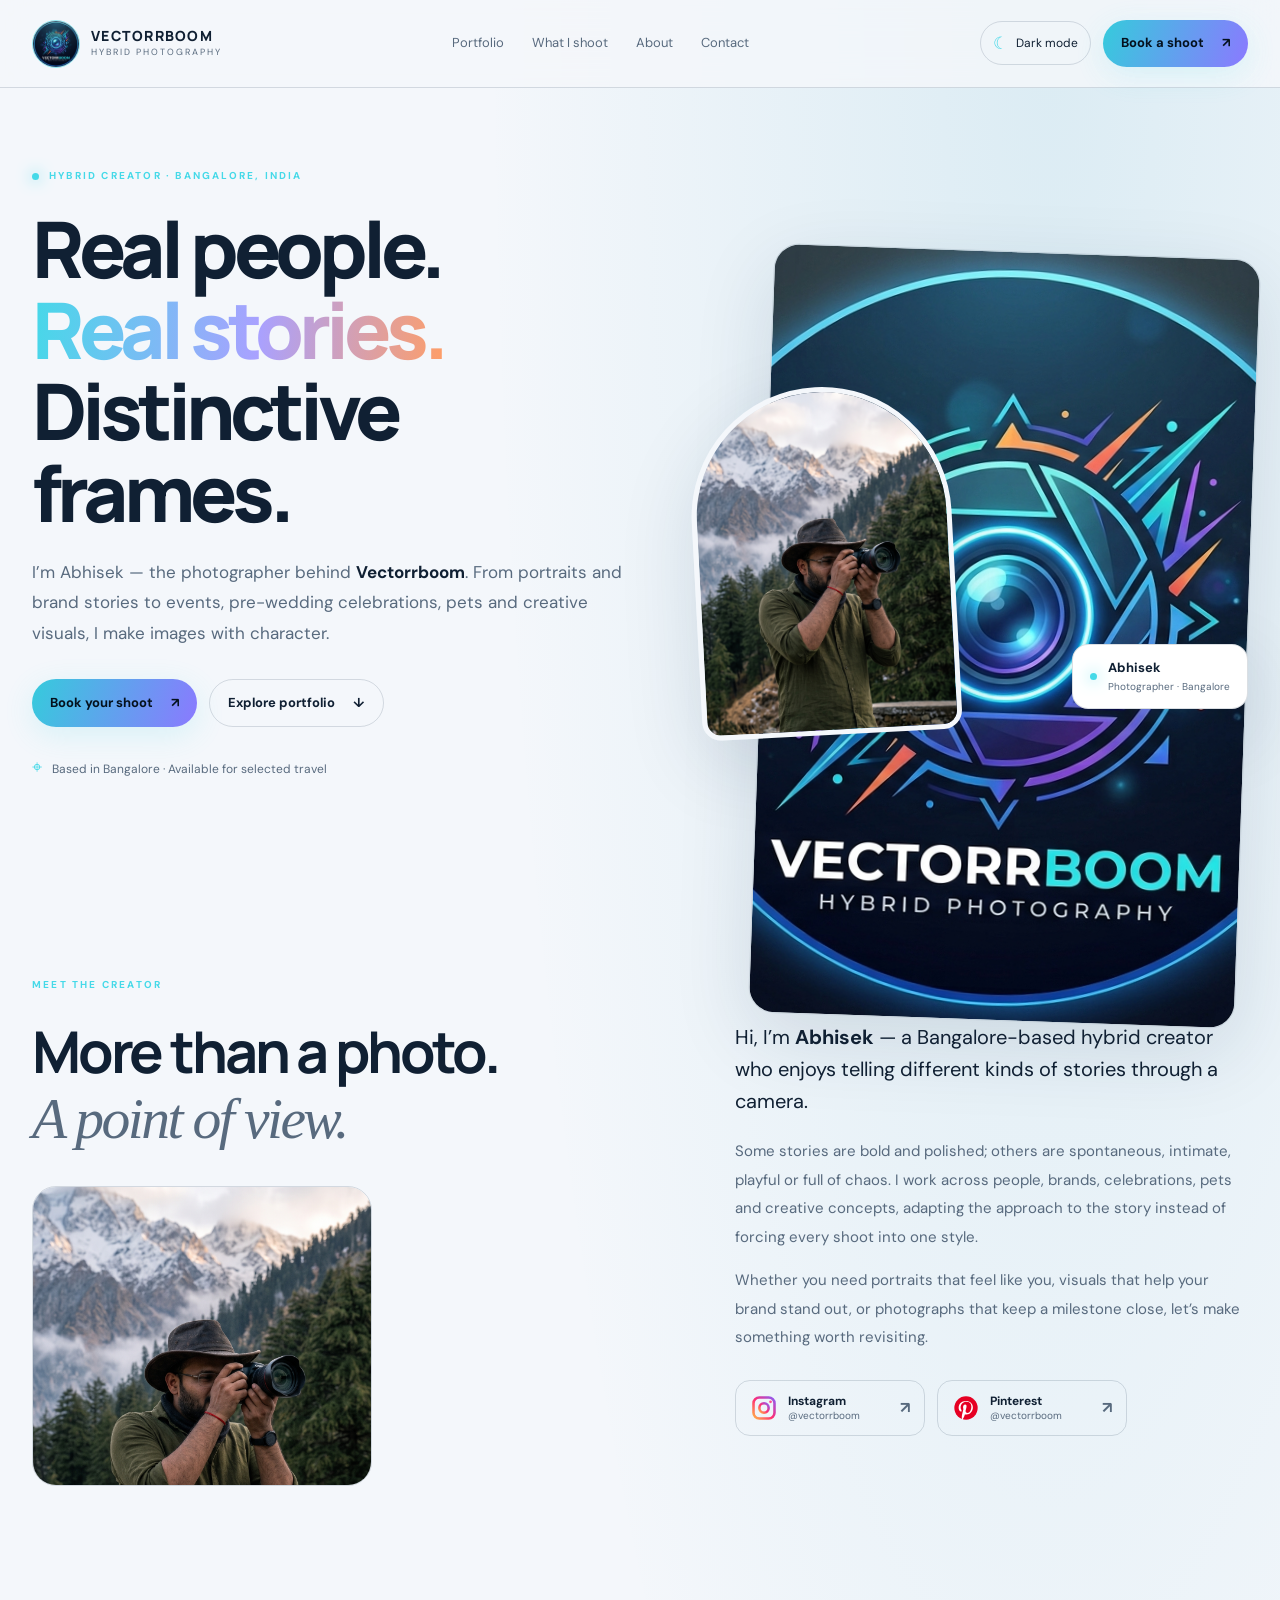
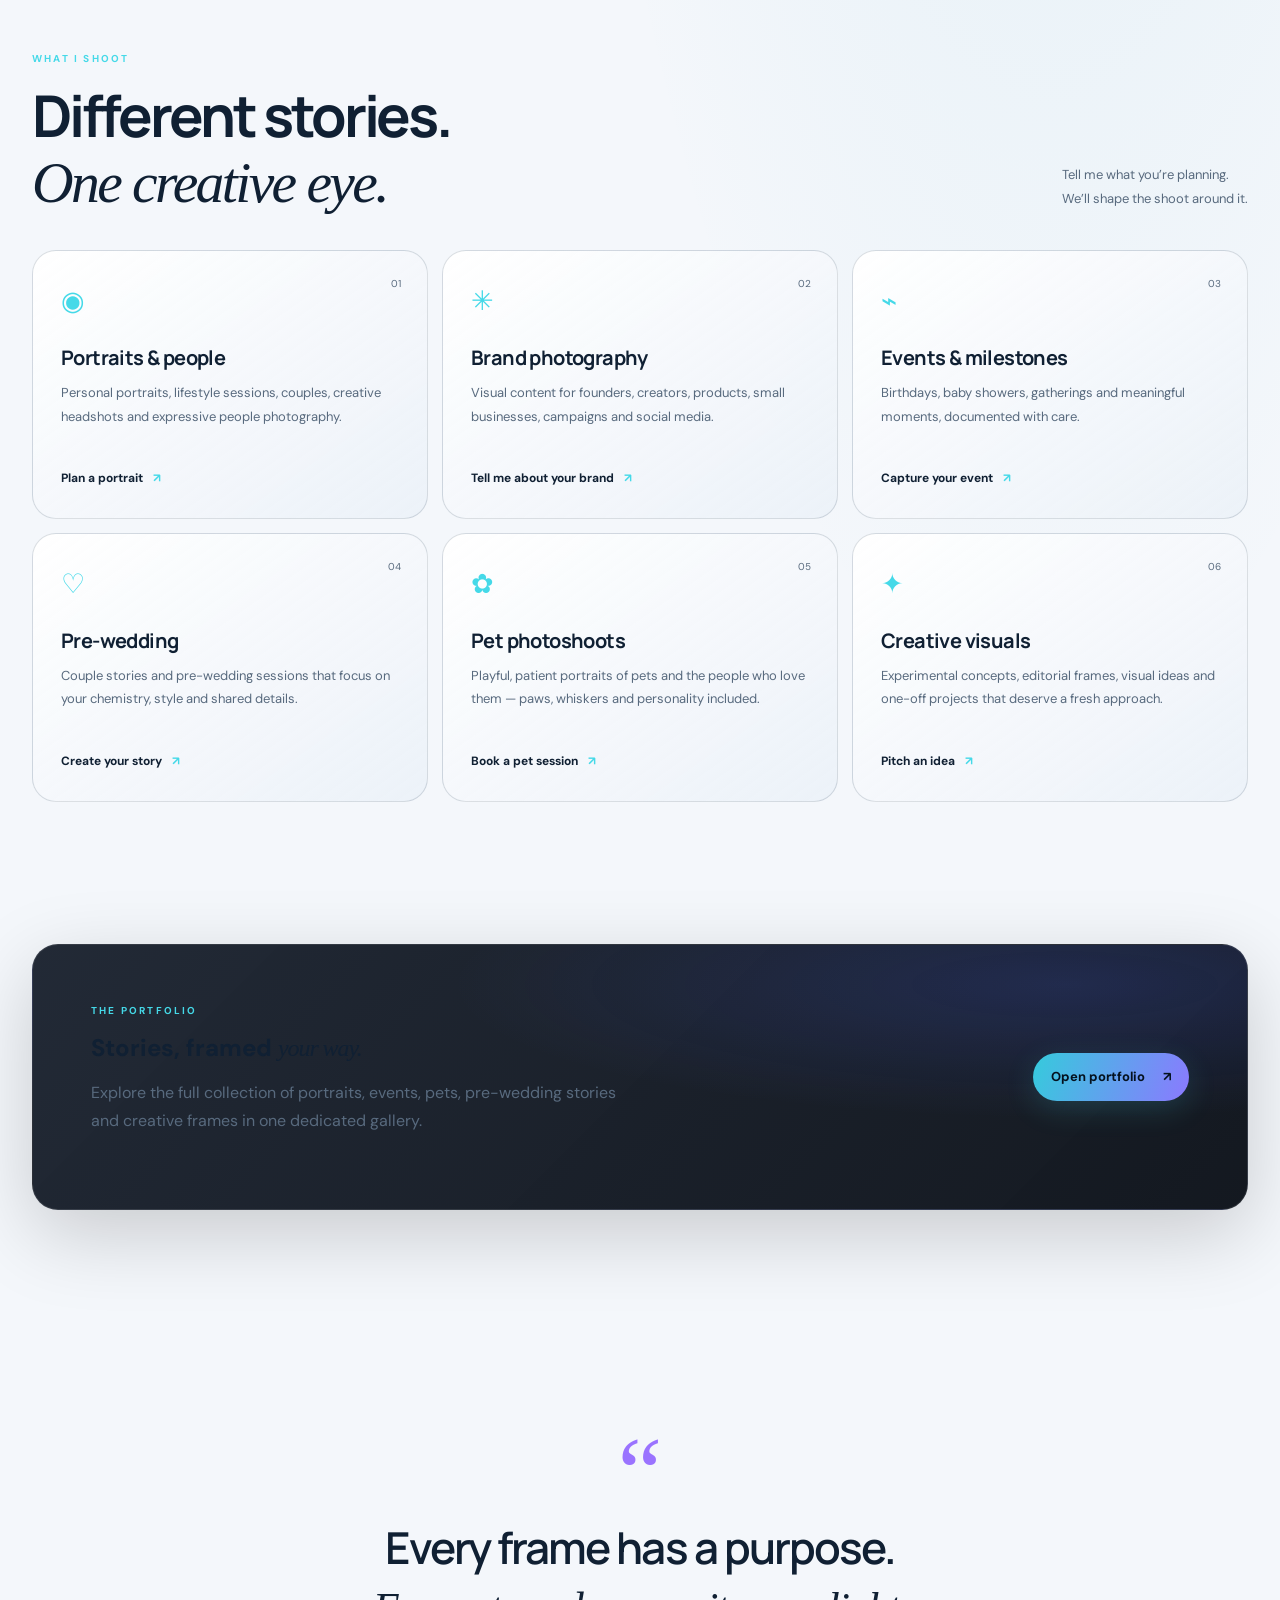
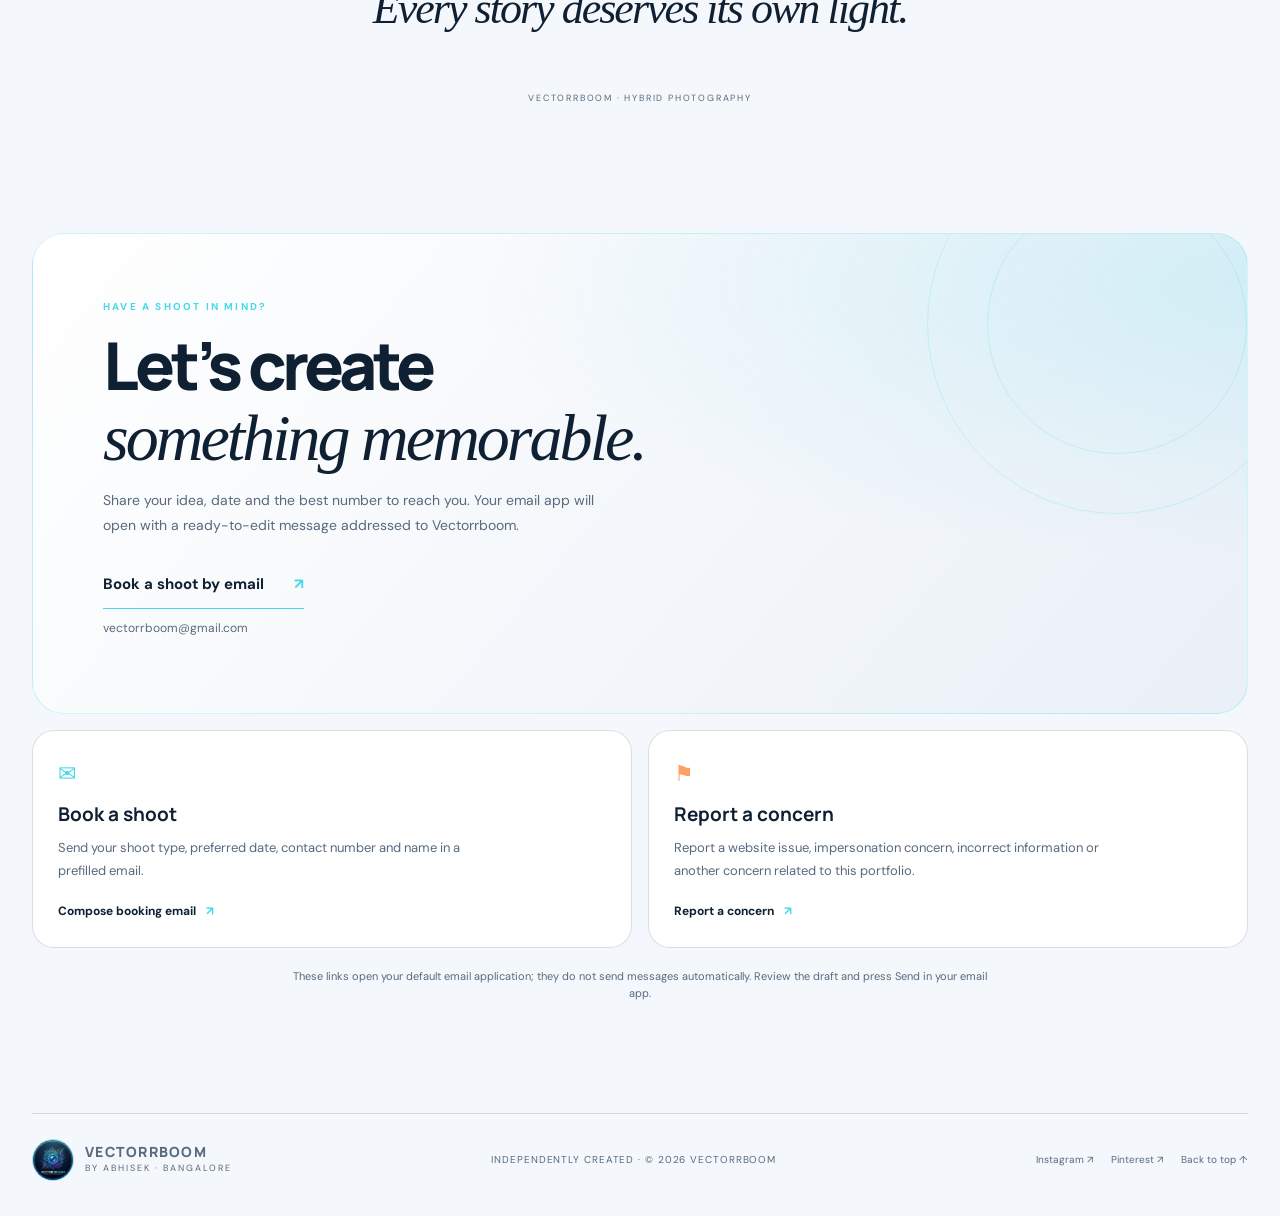
==== commit 2eff1fdd: "test" ====
--- a/index.html
+++ b/index.html
@@ -24,29 +24,6 @@
   <link rel="preconnect" href="https://fonts.gstatic.com" crossorigin>
   <link href="https://fonts.googleapis.com/css2?family=DM+Sans:wght@400;500;600;700&family=Manrope:wght@400;500;600;700;800&display=swap" rel="stylesheet">
   <link rel="stylesheet" href="styles.css">
-  <style>
-    .simple-hero { min-height: min(680px, 78svh); display:flex; align-items:center; padding-top: clamp(70px, 12vh, 130px); padding-bottom: clamp(70px, 12vh, 130px); }
-    .simple-hero .hero-title { max-width: 900px; font-size: clamp(48px, 8vw, 100px); line-height: .98; letter-spacing: -.065em; }
-    .simple-hero .hero-lede { max-width: 650px; }
-    .home-explore { padding: 70px 0 86px; border-top: 1px solid var(--line); }
-    .home-gallery-head { display:flex; justify-content:space-between; align-items:end; gap:24px; margin-bottom:24px; }
-    .home-gallery-head h2 { font-size:clamp(34px,5vw,58px); line-height:1.05; letter-spacing:-.055em; margin:12px 0 0; }
-    .home-gallery-head p { max-width:390px; color:var(--muted); font-size:13px; line-height:1.7; margin:0 0 4px; }
-    .home-gallery-controls { display:flex; align-items:center; flex-wrap:wrap; gap:8px; margin:0 0 18px; }
-    .home-gallery-controls .filter-chip { text-decoration:none; display:inline-flex; align-items:center; justify-content:center; gap:5px; }
-    .home-gallery-controls .home-more-link { margin-left:auto; }
-    .home-preview-grid { display:grid; grid-template-columns:repeat(3,minmax(0,1fr)); gap:18px; }
-    .home-preview-grid .gallery-card { display:block; text-decoration:none; min-width:0; }
-    .home-preview-grid .card-image { display:block; width:100%; height:auto; aspect-ratio:4/5; overflow:hidden; border-radius:12px; background:var(--panel); }
-    .home-preview-grid .card-image img { display:block; width:100%; height:100%; object-fit:cover; }
-    .home-preview-grid .card-meta { padding:12px 2px 8px; }
-    .home-preview-grid .card-meta strong { font-size:14px; }
-    .home-preview-grid .card-meta small { text-transform:uppercase; }
-    .home-preview-grid .gallery-card[hidden] { display:none; }
-    @media(max-width:700px){ .home-gallery-head { align-items:flex-start; flex-direction:column; gap:10px; } .home-explore { padding:54px 0 64px; } .home-preview-grid { grid-template-columns:repeat(2,minmax(0,1fr)); gap:10px; } .home-gallery-controls .home-more-link { margin-left:0; } .home-preview-grid .card-meta { gap:5px; } .home-preview-grid .card-meta strong { font-size:12px; } }
-    @media(max-width:700px){ .simple-hero{min-height:64svh;padding-top:70px;padding-bottom:70px} }
-  </style>
-
   <script type="application/ld+json">
   {
     "@context": "https://schema.org",
@@ -91,7 +68,7 @@
       <span class="brand-copy"><strong>VECTORRBOOM</strong><small>HYBRID PHOTOGRAPHY</small></span>
     </a>
     <nav class="desktop-nav" aria-label="Main navigation">
-      <a href="portfolio.html">Portfolio</a><a href="#about">About</a><a href="#contact">Contact</a>
+      <a href="portfolio.html">Portfolio</a><a href="#services">What I shoot</a><a href="#about">About</a><a href="#contact">Contact</a>
     </nav>
     <div class="header-actions">
       <button class="theme-toggle" id="themeToggle" type="button" aria-label="Switch colour theme"><span class="theme-icon" aria-hidden="true">☼</span><span class="theme-label">Light mode</span></button>
@@ -101,20 +78,23 @@
   </header>
 
   <main id="main">
-    <section class="hero simple-hero" id="home-hero" aria-label="Vectorrboom photography introduction">
-      <div class="hero-copy section-shell">
+    <section class="hero section-shell">
+      <div class="hero-copy">
         <p class="hero-kicker reveal"><span class="status-dot"></span> HYBRID CREATOR · BANGALORE, INDIA</p>
-        <h1 class="hero-title reveal">Stories, seen<br><span class="gradient-text">your way.</span></h1>
-        <p class="hero-lede reveal">I’m Abhisek, a Bangalore-based photographer creating portraits, brand visuals, event stories, pre-wedding frames, pet photographs and other creative work.</p>
+        <h1 class="hero-title reveal">Real people.<br><span class="gradient-text">Real stories.</span><br>Distinctive frames.</h1>
+        <p class="hero-lede reveal">I’m Abhisek — the photographer behind <strong>Vectorrboom</strong>. From portraits and brand stories to events, pre-wedding celebrations, pets and creative visuals, I make images with character.</p>
         <div class="hero-actions reveal">
-          <a class="button button-primary" href="portfolio.html">Explore photographs <span aria-hidden="true">↗</span></a>
-          <a class="button button-quiet" href="#contact">Book a shoot <span aria-hidden="true">↗</span></a>
+          <a class="button button-primary" href="#contact">Book your shoot <span aria-hidden="true">↗</span></a>
+          <a class="button button-quiet" href="portfolio.html">Explore portfolio <span aria-hidden="true">↓</span></a>
         </div>
-        <div class="hero-location reveal"><span aria-hidden="true">⌖</span> Bangalore, India · Available for selected travel</div>
+        <div class="hero-location reveal"><span aria-hidden="true">⌖</span> Based in Bangalore · Available for selected travel</div>
+      </div>
+      <div class="hero-visual reveal">
+        <div class="hero-logo-frame"><img src="assets/vectorrboom-logo.png" alt="Vectorrboom — Hybrid Photography logo" width="1408" height="768"></div>
+        <div class="hero-photo-frame"><img src="assets/abhisek-photographer.png" alt="Abhisek photographing a scene in the mountains" width="1143" height="2048" fetchpriority="high"></div>
+        <div class="floating-note"><span class="note-dot"></span><span><strong>Abhisek</strong><small>Photographer · Bangalore</small></span></div>
       </div>
     </section>
-
-
 
     <section class="intro section-shell reveal" id="about">
       <p class="eyebrow">MEET THE CREATOR</p>
@@ -140,25 +120,29 @@
       </div>
     </section>
 
-    <section class="home-explore section-shell reveal" id="selected-work" aria-label="Selected photography work">
-      <div class="home-gallery-head">
-        <div><p class="eyebrow">A FEW FRAMES TO START</p><h2>Stories in <span class="serif-italic muted-text">frames.</span></h2></div>
-        <p>A small preview of the moments, people and personalities I love to photograph. These are sample images for now and will be replaced with my own work.</p>
+    <section class="services section-shell" id="services">
+      <div class="section-heading reveal"><div><p class="eyebrow">WHAT I SHOOT</p><h2>Different stories.<br><span class="serif-italic">One creative eye.</span></h2></div><p class="section-aside">Tell me what you’re planning.<br>We’ll shape the shoot around it.</p></div>
+      <div class="service-grid">
+        <article class="service-card reveal"><span class="service-number">01</span><div class="service-icon">◉</div><h3>Portraits & people</h3><p>Personal portraits, lifestyle sessions, couples, creative headshots and expressive people photography.</p><a href="#contact" class="text-link">Plan a portrait <span>↗</span></a></article>
+        <article class="service-card reveal"><span class="service-number">02</span><div class="service-icon">✳</div><h3>Brand photography</h3><p>Visual content for founders, creators, products, small businesses, campaigns and social media.</p><a href="#contact" class="text-link">Tell me about your brand <span>↗</span></a></article>
+        <article class="service-card reveal"><span class="service-number">03</span><div class="service-icon">⌁</div><h3>Events & milestones</h3><p>Birthdays, baby showers, gatherings and meaningful moments, documented with care.</p><a href="#contact" class="text-link">Capture your event <span>↗</span></a></article>
+        <article class="service-card reveal"><span class="service-number">04</span><div class="service-icon">♡</div><h3>Pre-wedding</h3><p>Couple stories and pre-wedding sessions that focus on your chemistry, style and shared details.</p><a href="#contact" class="text-link">Create your story <span>↗</span></a></article>
+        <article class="service-card reveal"><span class="service-number">05</span><div class="service-icon">✿</div><h3>Pet photoshoots</h3><p>Playful, patient portraits of pets and the people who love them — paws, whiskers and personality included.</p><a href="#contact" class="text-link">Book a pet session <span>↗</span></a></article>
+        <article class="service-card reveal"><span class="service-number">06</span><div class="service-icon">✦</div><h3>Creative visuals</h3><p>Experimental concepts, editorial frames, visual ideas and one-off projects that deserve a fresh approach.</p><a href="#contact" class="text-link">Pitch an idea <span>↗</span></a></article>
       </div>
-      <div class="home-gallery-controls" role="group" aria-label="Filter selected photographs">
-        <button class="filter-chip active" type="button" data-filter="all">All (<span id="homeAllCount">0</span>)</button>
-        <button class="filter-chip" type="button" data-filter="events">Events</button>
-        <button class="filter-chip" type="button" data-filter="pets">Pets</button>
-        <a class="filter-chip home-more-link" href="portfolio.html">.. More <span aria-hidden="true">↗</span></a>
+    </section>
+
+    <section class="portfolio-callout section-shell reveal" aria-labelledby="portfolio-callout-title">
+      <div class="portfolio-callout-copy">
+        <p class="eyebrow">THE PORTFOLIO</p>
+        <h2 id="portfolio-callout-title">Stories, framed <span class="serif-italic">your way.</span></h2>
+        <p>Explore the full collection of portraits, events, pets, pre-wedding stories and creative frames in one dedicated gallery.</p>
       </div>
-      <div class="home-preview-grid" id="homePreviewGrid">
-        <a class="gallery-card" href="portfolio.html" data-category="events" data-title="A moment to remember" data-image="https://images.unsplash.com/photo-1511795409834-ef04bbd61622?auto=format&fit=crop&w=900&q=85"><span class="card-image"><img src="https://images.unsplash.com/photo-1511795409834-ef04bbd61622?auto=format&fit=crop&w=900&q=85" alt="Celebration venue decorated for an event" loading="lazy" width="900" height="1125"></span><span class="card-meta"><span><small>EVENTS</small><strong>A moment to remember</strong></span><span class="card-arrow" aria-hidden="true">↗</span></span></a>
-        <a class="gallery-card" href="portfolio.html" data-category="pets" data-title="Little curious soul" data-image="https://images.unsplash.com/photo-1517849845537-4d257902454a?auto=format&fit=crop&w=900&q=85"><span class="card-image"><img src="https://images.unsplash.com/photo-1517849845537-4d257902454a?auto=format&fit=crop&w=900&q=85" alt="Dog portrait looking toward the camera" loading="lazy" width="900" height="1125"></span><span class="card-meta"><span><small>PETS</small><strong>Little curious soul</strong></span><span class="card-arrow" aria-hidden="true">↗</span></span></a>
-        <a class="gallery-card" href="portfolio.html" data-category="events" data-title="The celebration" data-image="https://images.unsplash.com/photo-1464366400600-7168b8af9bc3?auto=format&fit=crop&w=900&q=85"><span class="card-image"><img src="https://images.unsplash.com/photo-1464366400600-7168b8af9bc3?auto=format&fit=crop&w=900&q=85" alt="Beautifully arranged celebration table" loading="lazy" width="900" height="1125"></span><span class="card-meta"><span><small>EVENTS</small><strong>The celebration</strong></span><span class="card-arrow" aria-hidden="true">↗</span></span></a>
-        <a class="gallery-card" href="portfolio.html" data-category="pets" data-title="Best-friend energy" data-image="https://images.unsplash.com/photo-1543466835-00a7907e9de1?auto=format&fit=crop&w=900&q=85"><span class="card-image"><img src="https://images.unsplash.com/photo-1543466835-00a7907e9de1?auto=format&fit=crop&w=900&q=85" alt="Happy dog portrait outdoors" loading="lazy" width="900" height="1125"></span><span class="card-meta"><span><small>PETS</small><strong>Best-friend energy</strong></span><span class="card-arrow" aria-hidden="true">↗</span></span></a>
-        <a class="gallery-card" href="portfolio.html" data-category="events" data-title="Together, in the moment" data-image="https://images.unsplash.com/photo-1519741497674-611481863552?auto=format&fit=crop&w=900&q=85"><span class="card-image"><img src="https://images.unsplash.com/photo-1519741497674-611481863552?auto=format&fit=crop&w=900&q=85" alt="Wedding celebration with guests" loading="lazy" width="900" height="1125"></span><span class="card-meta"><span><small>EVENTS</small><strong>Together, in the moment</strong></span><span class="card-arrow" aria-hidden="true">↗</span></span></a>
-        <a class="gallery-card" href="portfolio.html" data-category="pets" data-title="A face full of character" data-image="https://images.unsplash.com/photo-1537151625747-768eb6cf92b2?auto=format&fit=crop&w=900&q=85"><span class="card-image"><img src="https://images.unsplash.com/photo-1537151625747-768eb6cf92b2?auto=format&fit=crop&w=900&q=85" alt="Playful dog photographed close up" loading="lazy" width="900" height="1125"></span><span class="card-meta"><span><small>PETS</small><strong>A face full of character</strong></span><span class="card-arrow" aria-hidden="true">↗</span></span></a>
-      </div>
+      <a class="button button-primary" href="portfolio.html">Open portfolio <span aria-hidden="true">↗</span></a>
+    </section>
+
+<section class="manifesto section-shell reveal">
+      <span class="manifesto-mark">“</span><p>Every frame has a purpose.<br><span class="serif-italic">Every story deserves its own light.</span></p><span class="manifesto-caption">VECTORRBOOM · HYBRID PHOTOGRAPHY</span>
     </section>
 
     <section class="contact-section section-shell" id="contact">
@@ -177,10 +161,12 @@
   <footer class="site-footer section-shell">
     <a class="brand footer-brand" href="#top" aria-label="Vectorrboom home"><img src="assets/vectorrboom-logo.png" alt="" width="44" height="44"><span class="brand-copy"><strong>VECTORRBOOM</strong><small>BY ABHISEK · BANGALORE</small></span></a>
     <span class="footer-copy">INDEPENDENTLY CREATED · © <span id="year"></span> VECTORRBOOM</span>
-    <div class="footer-links"><a href="https://www.instagram.com/vectorrboom/" target="_blank" rel="noopener noreferrer">Instagram ↗</a><a href="https://in.pinterest.com/vectorrboom/" target="_blank" rel="noopener noreferrer">Pinterest ↗</a><a href="privacy.html">Privacy</a><a href="#top">Back to top ↑</a></div>
+    <div class="footer-links"><a href="https://www.instagram.com/vectorrboom/" target="_blank" rel="noopener noreferrer">Instagram ↗</a><a href="https://in.pinterest.com/vectorrboom/" target="_blank" rel="noopener noreferrer">Pinterest ↗</a><a href="#top">Back to top ↑</a></div>
   </footer>
 
-
+  <div class="lightbox" id="lightbox" role="dialog" aria-modal="true" aria-label="Photograph preview" aria-hidden="true">
+    <button class="lightbox-close" id="lightboxClose" aria-label="Close preview" type="button">×</button><button class="lightbox-prev" id="lightboxPrev" aria-label="Previous photograph" type="button">←</button><figure><img id="lightboxImage" alt=""><figcaption><span id="lightboxTitle"></span><small id="lightboxDescription"></small></figcaption></figure><button class="lightbox-next" id="lightboxNext" aria-label="Next photograph" type="button">→</button>
+  </div>
   <script src="script.js" defer></script>
 </body>
 </html>
--- a/styles.css
+++ b/styles.css
@@ -13,20 +13,7 @@
 @media(prefers-reduced-motion:reduce){html{scroll-behavior:auto}*,*::before,*::after{animation-duration:.01ms!important;animation-iteration-count:1!important;transition-duration:.01ms!important}.reveal{opacity:1;transform:none}}
 
 
-/* Privacy-conscious, opt-in analytics notice */
-.analytics-consent[hidden] { display:none !important; }
-.analytics-consent { position:fixed; z-index:2000; left:16px; right:16px; bottom:16px; display:flex; align-items:center; justify-content:space-between; gap:24px; padding:18px 20px; border:1px solid var(--line); border-radius:16px; background:var(--surface, #101b2b); color:var(--text, #f5f7fb); box-shadow:0 18px 60px rgba(0,0,0,.32); }
-.analytics-consent-copy { max-width:760px; }
-.analytics-consent-copy strong { display:block; margin-bottom:5px; font-size:15px; }
-.analytics-consent-copy p { margin:0; color:var(--muted, #aab5c5); font-size:13px; line-height:1.55; }
-.analytics-consent-copy a { color:var(--accent, #76e4ff); text-decoration:underline; text-underline-offset:3px; }
-.analytics-consent-actions { display:flex; flex-shrink:0; align-items:center; gap:8px; }
-.analytics-consent-actions button { border:1px solid var(--line); border-radius:999px; padding:11px 15px; background:transparent; color:inherit; font:inherit; font-size:13px; font-weight:700; cursor:pointer; }
-.analytics-consent-actions .consent-accept { background:var(--accent, #76e4ff); color:#07111f; border-color:transparent; }
-.analytics-consent-actions button:focus-visible { outline:2px solid var(--accent, #76e4ff); outline-offset:3px; }
-.privacy-page { max-width:850px; padding-top:clamp(48px,8vw,90px); padding-bottom:80px; }
-.privacy-page h1 { font-size:clamp(40px,7vw,72px); line-height:1.02; letter-spacing:-.06em; }
-.privacy-page h2 { margin-top:34px; font-size:23px; }
-.privacy-page p,.privacy-page li { color:var(--muted); line-height:1.75; }
-.privacy-page .privacy-actions { display:flex; gap:10px; flex-wrap:wrap; margin:26px 0; }
-@media(max-width:700px) { .analytics-consent { left:10px; right:10px; bottom:10px; align-items:stretch; flex-direction:column; gap:14px; padding:16px; max-height:75vh; overflow:auto; } .analytics-consent-actions { width:100%; } .analytics-consent-actions button { flex:1; } }
+/* Dedicated portfolio callout — keeps the homepage clean and sends visitors to the new gallery page. */
+.portfolio-callout{display:flex;align-items:center;justify-content:space-between;gap:32px;margin-top:clamp(55px,8vw,110px);margin-bottom:clamp(55px,8vw,110px);padding:clamp(26px,5vw,58px);border:1px solid rgba(255,255,255,.1);border-radius:26px;background:radial-gradient(ellipse at 85% 15%,rgba(76,104,255,.18),transparent 42%),linear-gradient(135deg,rgba(22,30,43,.95),rgba(10,15,23,.96));box-shadow:0 24px 80px rgba(0,0,0,.18)}
+.portfolio-callout-copy{max-width:650px}.portfolio-callout h2{margin:8px 0 12px}.portfolio-callout p:not(.eyebrow){max-width:540px;color:var(--muted,#aab5c5);line-height:1.75}.portfolio-callout .button{flex-shrink:0;white-space:nowrap}
+@media(max-width:650px){.portfolio-callout{align-items:flex-start;flex-direction:column;gap:18px;border-radius:18px}.portfolio-callout .button{width:100%;justify-content:center}}
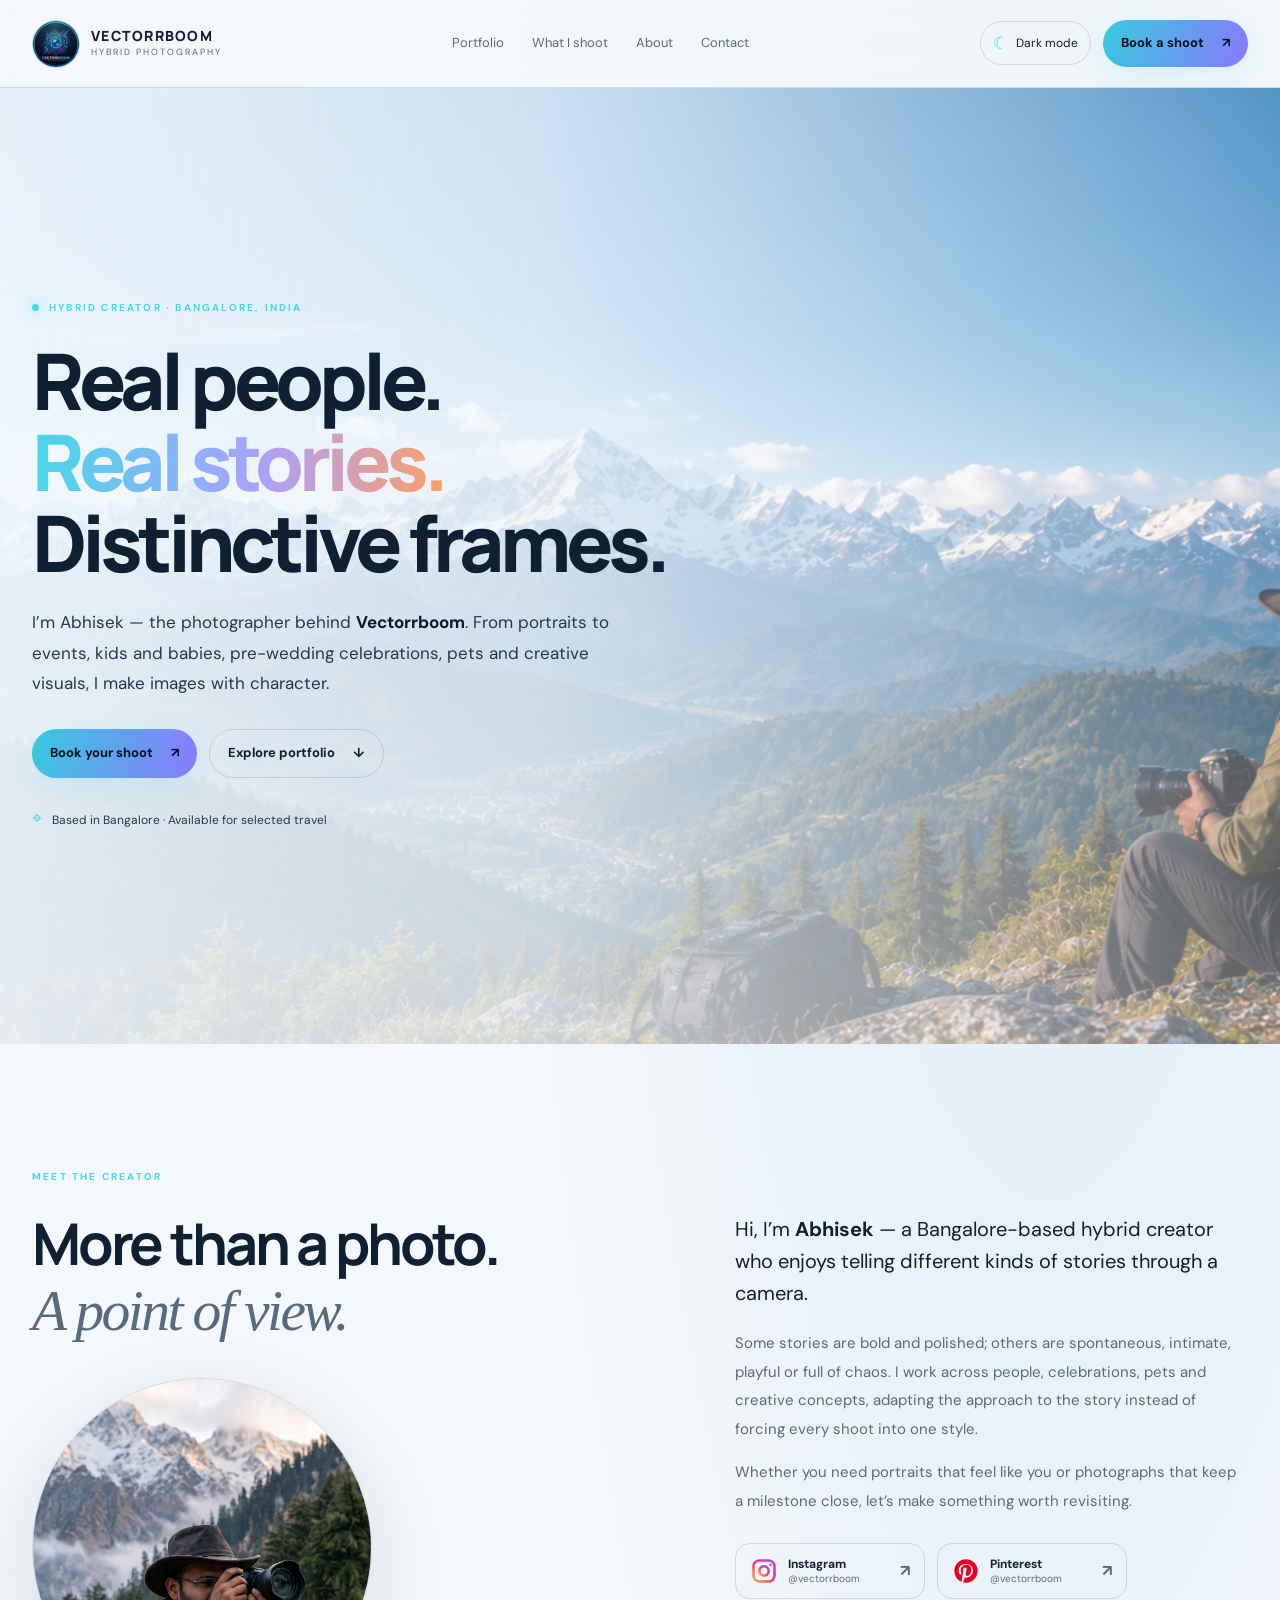
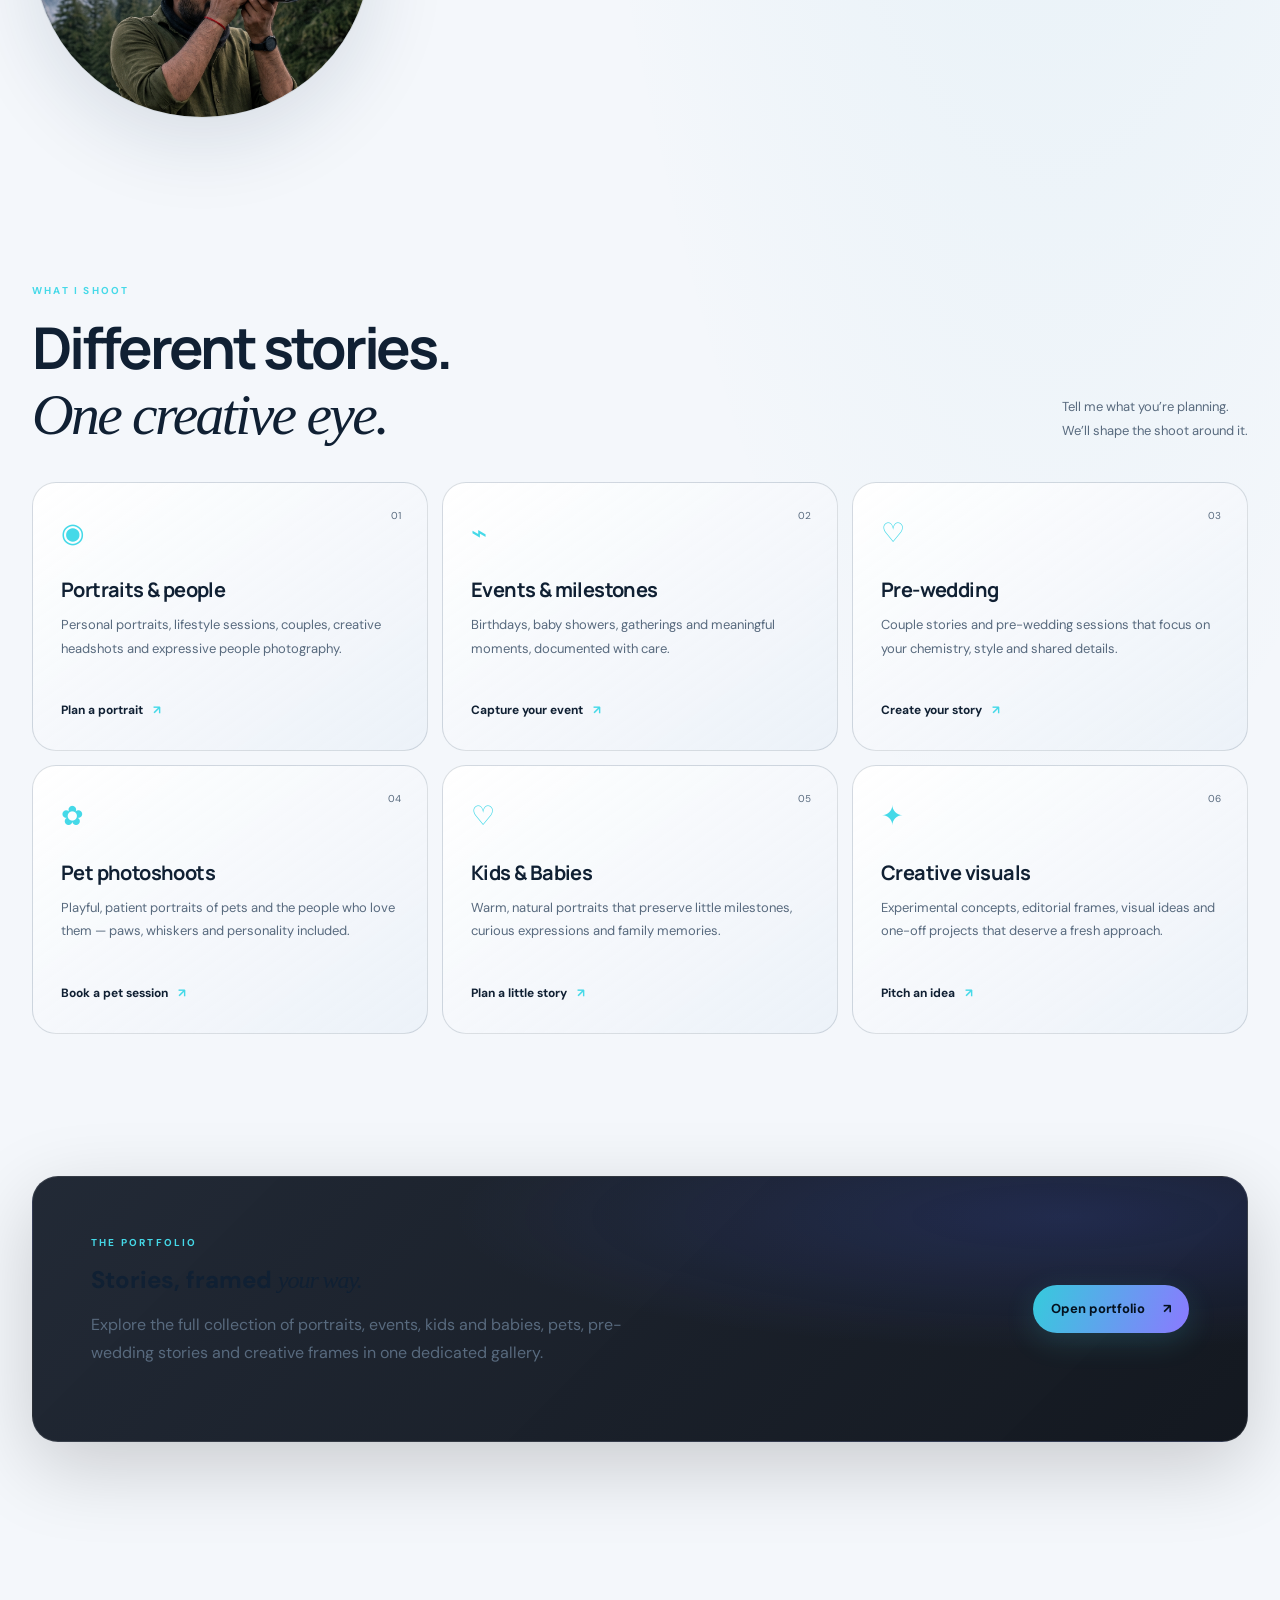
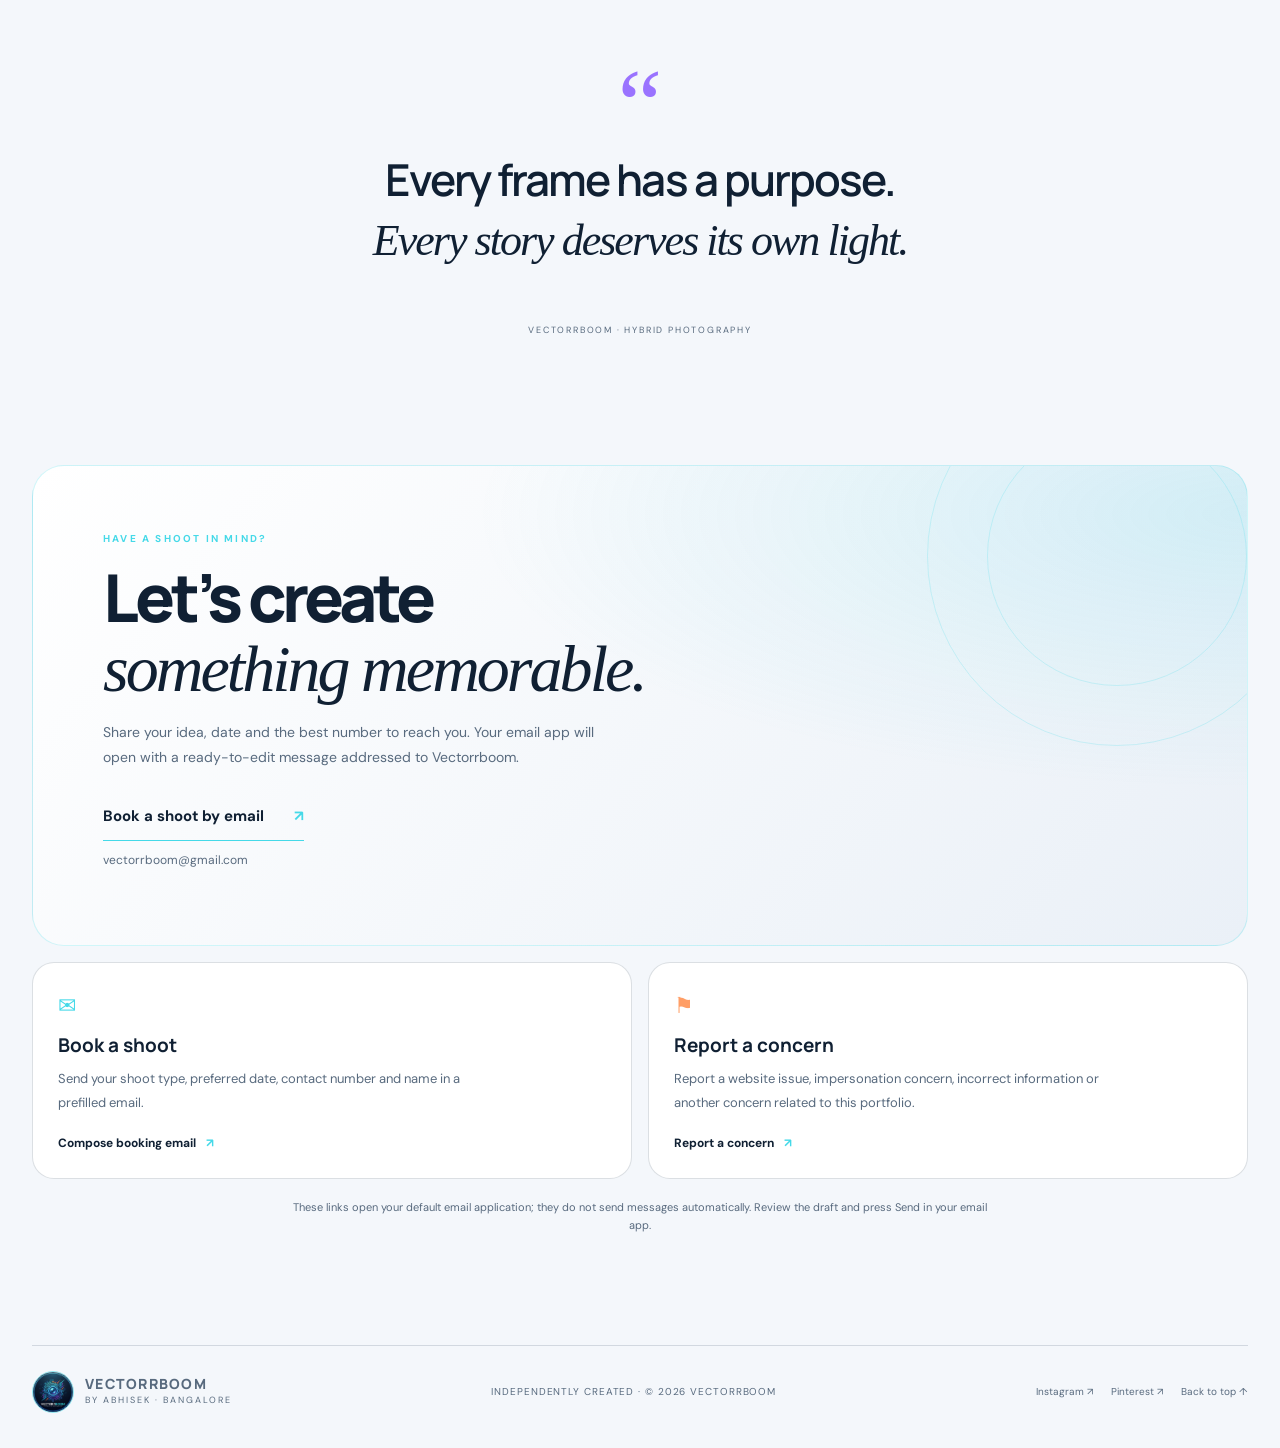
==== commit 1e14fdc0: "final fix" ====
--- a/index.html
+++ b/index.html
@@ -4,19 +4,19 @@
   <meta charset="utf-8">
   <meta name="viewport" content="width=device-width, initial-scale=1">
   <meta name="theme-color" content="#07111f">
-  <meta name="description" content="Vectorrboom by Abhisek — Bangalore photographer and hybrid creator for portraits, brand photography, events, pre-wedding shoots, pet photography, birthdays, baby showers and creative visuals. Enquire about a shoot.">
+  <meta name="description" content="Vectorrboom by Abhisek — Bangalore photographer and hybrid creator for portraits, events, kids and babies, pre-wedding shoots, pet photography, birthdays, baby showers and creative visuals. Enquire about a shoot.">
   <meta name="robots" content="index,follow,max-image-preview:large">
   <meta name="author" content="Abhisek | Vectorrboom">
-  <meta name="keywords" content="Abhisek photography, Abhisek photographer, Bangalore photographer, Bengaluru photographer, photographer in Bangalore, portrait photographer Bangalore, brand photographer Bangalore, event photographer Bangalore, pre wedding photographer Bangalore, pet photographer Bangalore, birthday photographer Bangalore, baby shower photographer Bangalore, creative visuals, Vectorrboom">
+  <meta name="keywords" content="Abhisek photography, Abhisek photographer, Bangalore photographer, Bengaluru photographer, photographer in Bangalore, portrait photographer Bangalore, event photographer Bangalore, pre wedding photographer Bangalore, pet photographer Bangalore, birthday photographer Bangalore, baby shower photographer Bangalore, creative visuals, Vectorrboom">
   <meta property="og:site_name" content="Vectorrboom">
   <meta property="og:title" content="Vectorrboom by Abhisek | Photographer in Bangalore">
-  <meta property="og:description" content="Hybrid creator in Bangalore — portraits, brand stories, events, pre-wedding, pets and creative visuals.">
+  <meta property="og:description" content="Hybrid creator in Bangalore — portraits, events, kids and babies, pre-wedding, pets and creative visuals.">
   <meta property="og:type" content="website">
   <meta property="og:url" content="https://vectorrboom.github.io/vectorrboom.io/">
   <meta property="og:image" content="https://vectorrboom.github.io/vectorrboom.io/assets/vectorrboom-logo.png">
   <meta name="twitter:card" content="summary_large_image">
   <meta name="twitter:title" content="Vectorrboom by Abhisek | Bangalore Photographer">
-  <meta name="twitter:description" content="Portraits, brands, events, pre-wedding, pets and creative visuals in Bangalore.">
+  <meta name="twitter:description" content="Portraits, events, kids and babies, pre-wedding, pets and creative visuals in Bangalore.">
   <meta name="twitter:image" content="https://vectorrboom.github.io/vectorrboom.io/assets/vectorrboom-logo.png">
   <link rel="canonical" href="https://vectorrboom.github.io/vectorrboom.io/">
   <link rel="icon" type="image/png" href="assets/vectorrboom-logo.png">
@@ -46,7 +46,7 @@
       "https://www.instagram.com/vectorrboom/",
       "https://in.pinterest.com/vectorrboom/"
     ],
-    "description": "Hybrid creator offering portrait, brand, event, pre-wedding, pet and creative photography in Bangalore."
+    "description": "Hybrid creator offering portrait, event, kids and babies, pre-wedding, pet and creative photography in Bangalore."
   }
   </script>
   <title>Vectorrboom by Abhisek | Photographer in Bangalore</title>
@@ -78,21 +78,18 @@
   </header>
 
   <main id="main">
-    <section class="hero section-shell">
-      <div class="hero-copy">
-        <p class="hero-kicker reveal"><span class="status-dot"></span> HYBRID CREATOR · BANGALORE, INDIA</p>
-        <h1 class="hero-title reveal">Real people.<br><span class="gradient-text">Real stories.</span><br>Distinctive frames.</h1>
-        <p class="hero-lede reveal">I’m Abhisek — the photographer behind <strong>Vectorrboom</strong>. From portraits and brand stories to events, pre-wedding celebrations, pets and creative visuals, I make images with character.</p>
-        <div class="hero-actions reveal">
-          <a class="button button-primary" href="#contact">Book your shoot <span aria-hidden="true">↗</span></a>
-          <a class="button button-quiet" href="portfolio.html">Explore portfolio <span aria-hidden="true">↓</span></a>
+    <section class="hero hero-background" aria-label="Vectorrboom photography introduction">
+      <div class="hero-inner section-shell">
+        <div class="hero-copy">
+          <p class="hero-kicker reveal"><span class="status-dot"></span> HYBRID CREATOR · BANGALORE, INDIA</p>
+          <h1 class="hero-title reveal">Real people.<br><span class="gradient-text">Real stories.</span><br>Distinctive frames.</h1>
+          <p class="hero-lede reveal">I’m Abhisek — the photographer behind <strong>Vectorrboom</strong>. From portraits to events, kids and babies, pre-wedding celebrations, pets and creative visuals, I make images with character.</p>
+          <div class="hero-actions reveal">
+            <a class="button button-primary" href="#contact">Book your shoot <span aria-hidden="true">↗</span></a>
+            <a class="button button-quiet" href="portfolio.html">Explore portfolio <span aria-hidden="true">↓</span></a>
+          </div>
+          <div class="hero-location reveal"><span aria-hidden="true">⌖</span> Based in Bangalore · Available for selected travel</div>
         </div>
-        <div class="hero-location reveal"><span aria-hidden="true">⌖</span> Based in Bangalore · Available for selected travel</div>
-      </div>
-      <div class="hero-visual reveal">
-        <div class="hero-logo-frame"><img src="assets/vectorrboom-logo.png" alt="Vectorrboom — Hybrid Photography logo" width="1408" height="768"></div>
-        <div class="hero-photo-frame"><img src="assets/abhisek-photographer.png" alt="Abhisek photographing a scene in the mountains" width="1143" height="2048" fetchpriority="high"></div>
-        <div class="floating-note"><span class="note-dot"></span><span><strong>Abhisek</strong><small>Photographer · Bangalore</small></span></div>
       </div>
     </section>
 
@@ -104,8 +101,8 @@
         </div>
         <div class="intro-copy">
           <p class="intro-lead">Hi, I’m <strong>Abhisek</strong> — a Bangalore-based hybrid creator who enjoys telling different kinds of stories through a camera.</p>
-          <p>Some stories are bold and polished; others are spontaneous, intimate, playful or full of chaos. I work across people, brands, celebrations, pets and creative concepts, adapting the approach to the story instead of forcing every shoot into one style.</p>
-          <p>Whether you need portraits that feel like you, visuals that help your brand stand out, or photographs that keep a milestone close, let’s make something worth revisiting.</p>
+          <p>Some stories are bold and polished; others are spontaneous, intimate, playful or full of chaos. I work across people, celebrations, pets and creative concepts, adapting the approach to the story instead of forcing every shoot into one style.</p>
+          <p>Whether you need portraits that feel like you or photographs that keep a milestone close, let’s make something worth revisiting.</p>
           <div class="social-links">
             <a class="social-link instagram" href="https://www.instagram.com/vectorrboom/" target="_blank" rel="noopener noreferrer" aria-label="Open Vectorrboom on Instagram">
               <svg viewBox="0 0 24 24" aria-hidden="true"><defs><linearGradient id="ig-gradient" x1="0" y1="1" x2="1" y2="0"><stop offset="0" stop-color="#ffb347"/><stop offset=".48" stop-color="#ff2d75"/><stop offset="1" stop-color="#8b5cf6"/></linearGradient></defs><rect x="3" y="3" width="18" height="18" rx="5" fill="none" stroke="url(#ig-gradient)" stroke-width="2.2"/><circle cx="12" cy="12" r="4" fill="none" stroke="url(#ig-gradient)" stroke-width="2.2"/><circle cx="17.6" cy="6.7" r="1.2" fill="#ff4c91"/></svg>
@@ -124,10 +121,10 @@
       <div class="section-heading reveal"><div><p class="eyebrow">WHAT I SHOOT</p><h2>Different stories.<br><span class="serif-italic">One creative eye.</span></h2></div><p class="section-aside">Tell me what you’re planning.<br>We’ll shape the shoot around it.</p></div>
       <div class="service-grid">
         <article class="service-card reveal"><span class="service-number">01</span><div class="service-icon">◉</div><h3>Portraits & people</h3><p>Personal portraits, lifestyle sessions, couples, creative headshots and expressive people photography.</p><a href="#contact" class="text-link">Plan a portrait <span>↗</span></a></article>
-        <article class="service-card reveal"><span class="service-number">02</span><div class="service-icon">✳</div><h3>Brand photography</h3><p>Visual content for founders, creators, products, small businesses, campaigns and social media.</p><a href="#contact" class="text-link">Tell me about your brand <span>↗</span></a></article>
-        <article class="service-card reveal"><span class="service-number">03</span><div class="service-icon">⌁</div><h3>Events & milestones</h3><p>Birthdays, baby showers, gatherings and meaningful moments, documented with care.</p><a href="#contact" class="text-link">Capture your event <span>↗</span></a></article>
-        <article class="service-card reveal"><span class="service-number">04</span><div class="service-icon">♡</div><h3>Pre-wedding</h3><p>Couple stories and pre-wedding sessions that focus on your chemistry, style and shared details.</p><a href="#contact" class="text-link">Create your story <span>↗</span></a></article>
-        <article class="service-card reveal"><span class="service-number">05</span><div class="service-icon">✿</div><h3>Pet photoshoots</h3><p>Playful, patient portraits of pets and the people who love them — paws, whiskers and personality included.</p><a href="#contact" class="text-link">Book a pet session <span>↗</span></a></article>
+        <article class="service-card reveal"><span class="service-number">02</span><div class="service-icon">⌁</div><h3>Events & milestones</h3><p>Birthdays, baby showers, gatherings and meaningful moments, documented with care.</p><a href="#contact" class="text-link">Capture your event <span>↗</span></a></article>
+        <article class="service-card reveal"><span class="service-number">03</span><div class="service-icon">♡</div><h3>Pre-wedding</h3><p>Couple stories and pre-wedding sessions that focus on your chemistry, style and shared details.</p><a href="#contact" class="text-link">Create your story <span>↗</span></a></article>
+        <article class="service-card reveal"><span class="service-number">04</span><div class="service-icon">✿</div><h3>Pet photoshoots</h3><p>Playful, patient portraits of pets and the people who love them — paws, whiskers and personality included.</p><a href="#contact" class="text-link">Book a pet session <span>↗</span></a></article>
+        <article class="service-card reveal"><span class="service-number">05</span><div class="service-icon">♡</div><h3>Kids &amp; Babies</h3><p>Warm, natural portraits that preserve little milestones, curious expressions and family memories.</p><a href="#contact" class="text-link">Plan a little story <span>↗</span></a></article>
         <article class="service-card reveal"><span class="service-number">06</span><div class="service-icon">✦</div><h3>Creative visuals</h3><p>Experimental concepts, editorial frames, visual ideas and one-off projects that deserve a fresh approach.</p><a href="#contact" class="text-link">Pitch an idea <span>↗</span></a></article>
       </div>
     </section>
@@ -136,7 +133,7 @@
       <div class="portfolio-callout-copy">
         <p class="eyebrow">THE PORTFOLIO</p>
         <h2 id="portfolio-callout-title">Stories, framed <span class="serif-italic">your way.</span></h2>
-        <p>Explore the full collection of portraits, events, pets, pre-wedding stories and creative frames in one dedicated gallery.</p>
+        <p>Explore the full collection of portraits, events, kids and babies, pets, pre-wedding stories and creative frames in one dedicated gallery.</p>
       </div>
       <a class="button button-primary" href="portfolio.html">Open portfolio <span aria-hidden="true">↗</span></a>
     </section>
--- a/styles.css
+++ b/styles.css
@@ -17,3 +17,24 @@
 .portfolio-callout{display:flex;align-items:center;justify-content:space-between;gap:32px;margin-top:clamp(55px,8vw,110px);margin-bottom:clamp(55px,8vw,110px);padding:clamp(26px,5vw,58px);border:1px solid rgba(255,255,255,.1);border-radius:26px;background:radial-gradient(ellipse at 85% 15%,rgba(76,104,255,.18),transparent 42%),linear-gradient(135deg,rgba(22,30,43,.95),rgba(10,15,23,.96));box-shadow:0 24px 80px rgba(0,0,0,.18)}
 .portfolio-callout-copy{max-width:650px}.portfolio-callout h2{margin:8px 0 12px}.portfolio-callout p:not(.eyebrow){max-width:540px;color:var(--muted,#aab5c5);line-height:1.75}.portfolio-callout .button{flex-shrink:0;white-space:nowrap}
 @media(max-width:650px){.portfolio-callout{align-items:flex-start;flex-direction:column;gap:18px;border-radius:18px}.portfolio-callout .button{width:100%;justify-content:center}}
+
+
+/* Full-bleed Uttarakhand mountain hero: night image for dark theme, matching daylight image for light theme. */
+.hero.hero-background{position:relative;isolation:isolate;display:flex;align-items:center;width:100%;min-height:calc(100svh - 88px);padding:clamp(56px,8vh,100px) 0;overflow:hidden;background:#06111f;}
+.hero.hero-background::before{content:"";position:absolute;z-index:-2;inset:-6%;background-image:url("assets/home-mountains-night.png");background-position:center 52%;background-size:cover;background-repeat:no-repeat;transform:scale(1.02);animation:mountain-hero-zoom 38s ease-in-out infinite alternate;will-change:transform;}
+.hero.hero-background::after{content:"";position:absolute;z-index:-1;inset:0;background:linear-gradient(90deg,rgba(4,12,24,.92) 0%,rgba(4,12,24,.78) 42%,rgba(4,12,24,.32) 100%),linear-gradient(0deg,rgba(4,12,24,.44),rgba(4,12,24,.12));pointer-events:none;transition:background .35s ease;}
+html[data-theme="light"] .hero.hero-background{background:#dce9f4;}
+html[data-theme="light"] .hero.hero-background::before{background-image:url("assets/home-mountains-day.png");background-position:center 54%;}
+html[data-theme="light"] .hero.hero-background::after{background:linear-gradient(90deg,rgba(240,247,253,.92) 0%,rgba(240,247,253,.78) 42%,rgba(240,247,253,.20) 100%),linear-gradient(0deg,rgba(240,247,253,.25),rgba(240,247,253,.04));}
+.hero-inner{position:relative;z-index:1;display:flex;align-items:center;min-height:inherit;}
+.hero-background .hero-copy{max-width:760px;}
+.hero-background .hero-title{font-size:clamp(48px,6.1vw,82px);}
+.hero-background .hero-lede,.hero-background .hero-location{color:#d0d8e4;}
+html[data-theme="light"] .hero-background .hero-lede,html[data-theme="light"] .hero-background .hero-location{color:#24384d;}
+html[data-theme="light"] .hero-background .hero-lede strong{color:#071a2e;}
+@keyframes mountain-hero-zoom{0%{transform:scale(1.02)}100%{transform:scale(1.16)}}
+@media(max-width:720px){.hero.hero-background{min-height:calc(100svh - 72px);padding:54px 0 62px;}.hero.hero-background::before{background-position:65% center;}.hero.hero-background::after{background:linear-gradient(90deg,rgba(4,12,24,.88),rgba(4,12,24,.56)),linear-gradient(0deg,rgba(4,12,24,.38),rgba(4,12,24,.12));}html[data-theme="light"] .hero.hero-background::after{background:linear-gradient(90deg,rgba(240,247,253,.88),rgba(240,247,253,.48)),linear-gradient(0deg,rgba(240,247,253,.2),rgba(240,247,253,.04));}.hero-background .hero-title{font-size:clamp(42px,11.5vw,64px);}.hero-background .hero-lede{font-size:15px;max-width:38rem;}}
+/* Circular About portrait, centered responsively. */
+.about-photo{width:min(34vw,340px);height:min(34vw,340px);aspect-ratio:1/1;object-fit:cover;object-position:center 25%;border-radius:50%;border:1px solid var(--line);box-shadow:var(--shadow);}
+@media(max-width:720px){.about-photo{width:260px;height:260px;max-width:78vw;margin:20px auto 0;object-position:center 25%;}}
+@media(prefers-reduced-motion:reduce){.hero.hero-background::before{animation:none;transform:scale(1.05);}}
